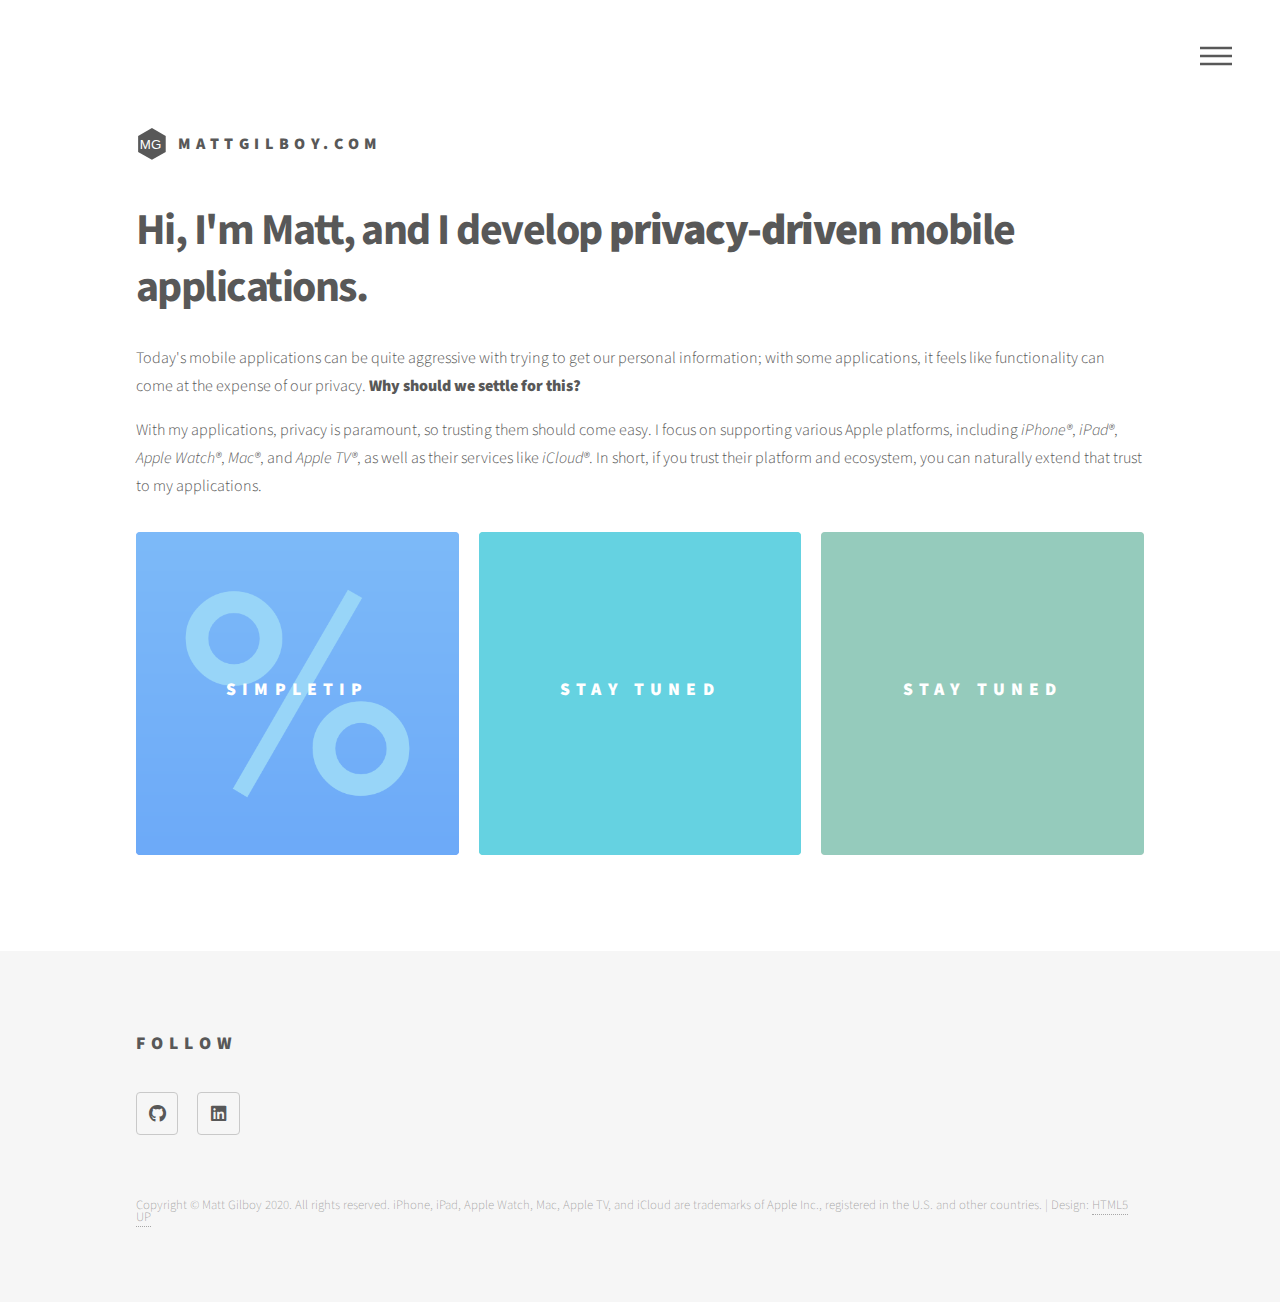
==== index.html @ b323d112 "Personalizing the app page for my first app: SimpleTip" ====
<!DOCTYPE HTML>
<!--
	Phantom by HTML5 UP
	html5up.net | @ajlkn
	Free for personal and commercial use under the CCA 3.0 license (html5up.net/license)
-->
<html>
	<head>
		<title>Matt Gilboy</title>
		<meta charset="utf-8" />
		<meta name="viewport" content="width=device-width, initial-scale=1, user-scalable=no" />
		<link rel="stylesheet" href="assets/css/main.css" />
		<noscript><link rel="stylesheet" href="assets/css/noscript.css" /></noscript>
	</head>
	<body class="is-preload">
		<!-- Wrapper -->
			<div id="wrapper">

				<!-- Header -->
					<header id="header">
						<div class="inner">

							<!-- Logo -->
								<a href="../index.html" class="logo">
									<span class="symbol"><img src="images/logo.svg" alt="" /></span><span class="title">mattgilboy.com</span>
								</a>

							<!-- Nav -->
								<nav>
									<ul>
										<li><a href="#menu">Menu</a></li>
									</ul>
								</nav>

						</div>
					</header>

				<!-- Menu -->
					<nav id="menu">
						<h2>Menu</h2>
						<ul>
							<li><a href="index.html">Home</a></li>
							<li><a href="SimpleTip">SimpleTip</a></li>
						</ul>
					</nav>

				<!-- Main -->
					<div id="main">
						<div class="inner">
							<header>
                                <h1>Hi, I'm Matt, and I develop <b>privacy-driven</b> mobile applications.</h1>
                                <p>Today's mobile applications can be quite aggressive with trying to get our personal information; with some applications, it feels like functionality can come at the expense of our privacy. <b>Why should we settle for this?</b></p>
                                <p>With my applications, privacy is paramount, so trusting them should come easy. I focus on supporting various Apple platforms, including <i>iPhone&reg;</i>, <i>iPad&reg;</i>, <i>Apple Watch&reg;</i>, <i>Mac&reg;</i>, and <i>Apple TV&reg;</i>, as well as their services like <i>iCloud&reg;</i>. In short, if you trust their platform and ecosystem, you can naturally extend that trust to my applications.</p>
							</header>
							<section class="tiles">
								<article class="style2">
									<span class="image">
										<img src="images/simpletip/icon.png" alt="" />
									</span>
									<a href="simpletip">
										<h2>SimpleTip</h2>
										<div class="content">
											<p>Applications in development!</p>
										</div>
									</a>
								</article>
								<article class="style2">
									<span class="image">
										<img src="images/icon1.png" alt="" />
									</span>
									<a href="#">
										<h2>Stay Tuned</h2>
										<div class="content">
											<p>Applications in development!</p>
										</div>
									</a>
								</article>
								<article class="style3">
									<span class="image">
										<img src="images/icon2.png" alt="" />
									</span>
									<a href="#">
										<h2>Stay Tuned</h2>
										<div class="content">
											<p>Applications in development!</p>
										</div>
									</a>
								</article>
							</section>
						</div>
					</div>

				<!-- Footer -->
					<footer id="footer">
						<div class="inner">
                            <!--
							<section>
								<h2>Get in touch</h2>
								<form method="post" action="#">
									<div class="fields">
										<div class="field half">
											<input type="text" name="name" id="name" placeholder="Name" />
										</div>
										<div class="field half">
											<input type="email" name="email" id="email" placeholder="Email" />
										</div>
										<div class="field">
											<textarea name="message" id="message" placeholder="Message"></textarea>
										</div>
									</div>
									<ul class="actions">
										<li><input type="submit" value="Send" class="primary" /></li>
									</ul>
								</form>
							</section>
                            -->
							<section>
								<h2>Follow</h2>
								<ul class="icons">
                                    <li><a href="https://github.com/mattgilboy" class="icon brands style2 fa-github"><span class="label">GitHub</span></a></li>
                                    <li><a href="https://www.linkedin.com/in/mattgilboy/" class="icon brands style2 fa-linkedin"><span class="label">LinkedIn</span></a></li>
								</ul>
							</section>

							<ul class="copyright">
								<li>Copyright &copy; Matt Gilboy 2020. All rights reserved. iPhone, iPad, Apple Watch, Mac, Apple TV, and iCloud are trademarks of Apple Inc., registered in the U.S. and other countries. | Design: <a href="http://html5up.net">HTML5 UP</a></li>
							</ul>
						</div>
					</footer>

			</div>

		<!-- Scripts -->
			<script src="assets/js/jquery.min.js"></script>
			<script src="assets/js/browser.min.js"></script>
			<script src="assets/js/breakpoints.min.js"></script>
			<script src="assets/js/util.js"></script>
			<script src="assets/js/main.js"></script>

	</body>
</html>
---- assets/css/main.css ----
@import url(fontawesome-all.min.css);
@import url("https://fonts.googleapis.com/css?family=Source+Sans+Pro:300,700,900");

/*
	Phantom by HTML5 UP
	html5up.net | @ajlkn
	Free for personal and commercial use under the CCA 3.0 license (html5up.net/license)
*/

html, body, div, span, applet, object,
iframe, h1, h2, h3, h4, h5, h6, p, blockquote,
pre, a, abbr, acronym, address, big, cite,
code, del, dfn, em, img, ins, kbd, q, s, samp,
small, strike, strong, sub, sup, tt, var, b,
u, i, center, dl, dt, dd, ol, ul, li, fieldset,
form, label, legend, table, caption, tbody,
tfoot, thead, tr, th, td, article, aside,
canvas, details, embed, figure, figcaption,
footer, header, hgroup, menu, nav, output, ruby,
section, summary, time, mark, audio, video {
	margin: 0;
	padding: 0;
	border: 0;
	font-size: 100%;
	font: inherit;
	vertical-align: baseline;}

article, aside, details, figcaption, figure,
footer, header, hgroup, menu, nav, section {
	display: block;}

body {
	line-height: 1;
}

ol, ul {
	list-style: none;
}

blockquote, q {
	quotes: none;
}

	blockquote:before, blockquote:after, q:before, q:after {
		content: '';
		content: none;
	}

table {
	border-collapse: collapse;
	border-spacing: 0;
}

body {
	-webkit-text-size-adjust: none;
}

mark {
	background-color: transparent;
	color: inherit;
}

input::-moz-focus-inner {
	border: 0;
	padding: 0;
}

input, select, textarea {
	-moz-appearance: none;
	-webkit-appearance: none;
	-ms-appearance: none;
	appearance: none;
}

/* Basic */

	@-ms-viewport {
		width: device-width;
	}

	body {
		-ms-overflow-style: scrollbar;
	}

	@media screen and (max-width: 480px) {

		html, body {
			min-width: 320px;
		}

	}

	html {
		box-sizing: border-box;
	}

	*, *:before, *:after {
		box-sizing: inherit;
	}

	body {
		background: #ffffff;
	}

		body.is-preload *, body.is-preload *:before, body.is-preload *:after {
			-moz-animation: none !important;
			-webkit-animation: none !important;
			-ms-animation: none !important;
			animation: none !important;
			-moz-transition: none !important;
			-webkit-transition: none !important;
			-ms-transition: none !important;
			transition: none !important;
		}

/* Type */

	body, input, select, textarea {
		color: #585858;
		font-family: "Source Sans Pro", Helvetica, sans-serif;
		font-size: 16pt;
		font-weight: 300;
		line-height: 1.75;
	}

		@media screen and (max-width: 1680px) {

			body, input, select, textarea {
				font-size: 14pt;
			}

		}

		@media screen and (max-width: 1280px) {

			body, input, select, textarea {
				font-size: 12pt;
			}

		}

	a {
		-moz-transition: border-bottom-color 0.2s ease, color 0.2s ease;
		-webkit-transition: border-bottom-color 0.2s ease, color 0.2s ease;
		-ms-transition: border-bottom-color 0.2s ease, color 0.2s ease;
		transition: border-bottom-color 0.2s ease, color 0.2s ease;
		text-decoration: none;
		color: #585858;
		border-bottom: dotted 1px rgba(88, 88, 88, 0.5);
	}

		a:hover {
			border-bottom-color: transparent;
			color: #f2849e !important;
		}

	strong, b {
		font-weight: 900;
	}

	em, i {
		font-style: italic;
	}

	p {
		margin: 0 0 2em 0;
	}

	h1 {
		font-size: 2.75em;
		font-weight: 700;
		line-height: 1.3;
		margin: 0 0 1em 0;
		letter-spacing: -0.035em;
	}

		h1 a {
			color: inherit;
		}

		@media screen and (max-width: 736px) {

			h1 {
				font-size: 2em;
				margin: 0 0 1em 0;
			}

		}

		@media screen and (max-width: 360px) {

			h1 {
				font-size: 1.75em;
			}

		}

	h2, h3, h4, h5, h6 {
		font-weight: 900;
		line-height: 1.5;
		margin: 0 0 2em 0;
		text-transform: uppercase;
		letter-spacing: 0.35em;
	}

		h2 a, h3 a, h4 a, h5 a, h6 a {
			color: inherit;
		}

	h2 {
		font-size: 1.1em;
	}

	h3 {
		font-size: 1em;
	}

	h4 {
		font-size: 0.8em;
	}

	h5 {
		font-size: 0.8em;
	}

	h6 {
		font-size: 0.8em;
	}

	@media screen and (max-width: 980px) {

		h1 br, h2 br, h3 br, h4 br, h5 br, h6 br {
			display: none;
		}

	}

	@media screen and (max-width: 736px) {

		h2 {
			font-size: 1em;
		}

		h3 {
			font-size: 0.8em;
		}

	}

	sub {
		font-size: 0.8em;
		position: relative;
		top: 0.5em;
	}

	sup {
		font-size: 0.8em;
		position: relative;
		top: -0.5em;
	}

	blockquote {
		border-left: solid 4px #c9c9c9;
		font-style: italic;
		margin: 0 0 2em 0;
		padding: 0.5em 0 0.5em 2em;
	}

	code {
		background: rgba(144, 144, 144, 0.075);
		border-radius: 4px;
		border: solid 1px #c9c9c9;
		font-family: "Courier New", monospace;
		font-size: 0.9em;
		margin: 0 0.25em;
		padding: 0.25em 0.65em;
	}

	pre {
		-webkit-overflow-scrolling: touch;
		font-family: "Courier New", monospace;
		font-size: 0.9em;
		margin: 0 0 2em 0;
	}

		pre code {
			display: block;
			line-height: 1.75;
			padding: 1em 1.5em;
			overflow-x: auto;
		}

	hr {
		border: 0;
		border-bottom: solid 1px #c9c9c9;
		margin: 2em 0;
	}

		hr.major {
			margin: 3em 0;
		}

	.align-left {
		text-align: left;
	}

	.align-center {
		text-align: center;
	}

	.align-right {
		text-align: right;
	}

/* Row */

	.row {
		display: flex;
		flex-wrap: wrap;
		box-sizing: border-box;
		align-items: stretch;
	}

		.row > * {
			box-sizing: border-box;
		}

		.row.gtr-uniform > * > :last-child {
			margin-bottom: 0;
		}

		.row.aln-left {
			justify-content: flex-start;
		}

		.row.aln-center {
			justify-content: center;
		}

		.row.aln-right {
			justify-content: flex-end;
		}

		.row.aln-top {
			align-items: flex-start;
		}

		.row.aln-middle {
			align-items: center;
		}

		.row.aln-bottom {
			align-items: flex-end;
		}

		.row > .imp {
			order: -1;
		}

		.row > .col-1 {
			width: 8.33333%;
		}

		.row > .off-1 {
			margin-left: 8.33333%;
		}

		.row > .col-2 {
			width: 16.66667%;
		}

		.row > .off-2 {
			margin-left: 16.66667%;
		}

		.row > .col-3 {
			width: 25%;
		}

		.row > .off-3 {
			margin-left: 25%;
		}

		.row > .col-4 {
			width: 33.33333%;
		}

		.row > .off-4 {
			margin-left: 33.33333%;
		}

		.row > .col-5 {
			width: 41.66667%;
		}

		.row > .off-5 {
			margin-left: 41.66667%;
		}

		.row > .col-6 {
			width: 50%;
		}

		.row > .off-6 {
			margin-left: 50%;
		}

		.row > .col-7 {
			width: 58.33333%;
		}

		.row > .off-7 {
			margin-left: 58.33333%;
		}

		.row > .col-8 {
			width: 66.66667%;
		}

		.row > .off-8 {
			margin-left: 66.66667%;
		}

		.row > .col-9 {
			width: 75%;
		}

		.row > .off-9 {
			margin-left: 75%;
		}

		.row > .col-10 {
			width: 83.33333%;
		}

		.row > .off-10 {
			margin-left: 83.33333%;
		}

		.row > .col-11 {
			width: 91.66667%;
		}

		.row > .off-11 {
			margin-left: 91.66667%;
		}

		.row > .col-12 {
			width: 100%;
		}

		.row > .off-12 {
			margin-left: 100%;
		}

		.row.gtr-0 {
			margin-top: 0;
			margin-left: 0em;
		}

			.row.gtr-0 > * {
				padding: 0 0 0 0em;
			}

			.row.gtr-0.gtr-uniform {
				margin-top: 0em;
			}

				.row.gtr-0.gtr-uniform > * {
					padding-top: 0em;
				}

		.row.gtr-25 {
			margin-top: 0;
			margin-left: -0.5em;
		}

			.row.gtr-25 > * {
				padding: 0 0 0 0.5em;
			}

			.row.gtr-25.gtr-uniform {
				margin-top: -0.5em;
			}

				.row.gtr-25.gtr-uniform > * {
					padding-top: 0.5em;
				}

		.row.gtr-50 {
			margin-top: 0;
			margin-left: -1em;
		}

			.row.gtr-50 > * {
				padding: 0 0 0 1em;
			}

			.row.gtr-50.gtr-uniform {
				margin-top: -1em;
			}

				.row.gtr-50.gtr-uniform > * {
					padding-top: 1em;
				}

		.row {
			margin-top: 0;
			margin-left: -2em;
		}

			.row > * {
				padding: 0 0 0 2em;
			}

			.row.gtr-uniform {
				margin-top: -2em;
			}

				.row.gtr-uniform > * {
					padding-top: 2em;
				}

		.row.gtr-150 {
			margin-top: 0;
			margin-left: -3em;
		}

			.row.gtr-150 > * {
				padding: 0 0 0 3em;
			}

			.row.gtr-150.gtr-uniform {
				margin-top: -3em;
			}

				.row.gtr-150.gtr-uniform > * {
					padding-top: 3em;
				}

		.row.gtr-200 {
			margin-top: 0;
			margin-left: -4em;
		}

			.row.gtr-200 > * {
				padding: 0 0 0 4em;
			}

			.row.gtr-200.gtr-uniform {
				margin-top: -4em;
			}

				.row.gtr-200.gtr-uniform > * {
					padding-top: 4em;
				}

		@media screen and (max-width: 1680px) {

			.row {
				display: flex;
				flex-wrap: wrap;
				box-sizing: border-box;
				align-items: stretch;
			}

				.row > * {
					box-sizing: border-box;
				}

				.row.gtr-uniform > * > :last-child {
					margin-bottom: 0;
				}

				.row.aln-left {
					justify-content: flex-start;
				}

				.row.aln-center {
					justify-content: center;
				}

				.row.aln-right {
					justify-content: flex-end;
				}

				.row.aln-top {
					align-items: flex-start;
				}

				.row.aln-middle {
					align-items: center;
				}

				.row.aln-bottom {
					align-items: flex-end;
				}

				.row > .imp-xlarge {
					order: -1;
				}

				.row > .col-1-xlarge {
					width: 8.33333%;
				}

				.row > .off-1-xlarge {
					margin-left: 8.33333%;
				}

				.row > .col-2-xlarge {
					width: 16.66667%;
				}

				.row > .off-2-xlarge {
					margin-left: 16.66667%;
				}

				.row > .col-3-xlarge {
					width: 25%;
				}

				.row > .off-3-xlarge {
					margin-left: 25%;
				}

				.row > .col-4-xlarge {
					width: 33.33333%;
				}

				.row > .off-4-xlarge {
					margin-left: 33.33333%;
				}

				.row > .col-5-xlarge {
					width: 41.66667%;
				}

				.row > .off-5-xlarge {
					margin-left: 41.66667%;
				}

				.row > .col-6-xlarge {
					width: 50%;
				}

				.row > .off-6-xlarge {
					margin-left: 50%;
				}

				.row > .col-7-xlarge {
					width: 58.33333%;
				}

				.row > .off-7-xlarge {
					margin-left: 58.33333%;
				}

				.row > .col-8-xlarge {
					width: 66.66667%;
				}

				.row > .off-8-xlarge {
					margin-left: 66.66667%;
				}

				.row > .col-9-xlarge {
					width: 75%;
				}

				.row > .off-9-xlarge {
					margin-left: 75%;
				}

				.row > .col-10-xlarge {
					width: 83.33333%;
				}

				.row > .off-10-xlarge {
					margin-left: 83.33333%;
				}

				.row > .col-11-xlarge {
					width: 91.66667%;
				}

				.row > .off-11-xlarge {
					margin-left: 91.66667%;
				}

				.row > .col-12-xlarge {
					width: 100%;
				}

				.row > .off-12-xlarge {
					margin-left: 100%;
				}

				.row.gtr-0 {
					margin-top: 0;
					margin-left: 0em;
				}

					.row.gtr-0 > * {
						padding: 0 0 0 0em;
					}

					.row.gtr-0.gtr-uniform {
						margin-top: 0em;
					}

						.row.gtr-0.gtr-uniform > * {
							padding-top: 0em;
						}

				.row.gtr-25 {
					margin-top: 0;
					margin-left: -0.5em;
				}

					.row.gtr-25 > * {
						padding: 0 0 0 0.5em;
					}

					.row.gtr-25.gtr-uniform {
						margin-top: -0.5em;
					}

						.row.gtr-25.gtr-uniform > * {
							padding-top: 0.5em;
						}

				.row.gtr-50 {
					margin-top: 0;
					margin-left: -1em;
				}

					.row.gtr-50 > * {
						padding: 0 0 0 1em;
					}

					.row.gtr-50.gtr-uniform {
						margin-top: -1em;
					}

						.row.gtr-50.gtr-uniform > * {
							padding-top: 1em;
						}

				.row {
					margin-top: 0;
					margin-left: -2em;
				}

					.row > * {
						padding: 0 0 0 2em;
					}

					.row.gtr-uniform {
						margin-top: -2em;
					}

						.row.gtr-uniform > * {
							padding-top: 2em;
						}

				.row.gtr-150 {
					margin-top: 0;
					margin-left: -3em;
				}

					.row.gtr-150 > * {
						padding: 0 0 0 3em;
					}

					.row.gtr-150.gtr-uniform {
						margin-top: -3em;
					}

						.row.gtr-150.gtr-uniform > * {
							padding-top: 3em;
						}

				.row.gtr-200 {
					margin-top: 0;
					margin-left: -4em;
				}

					.row.gtr-200 > * {
						padding: 0 0 0 4em;
					}

					.row.gtr-200.gtr-uniform {
						margin-top: -4em;
					}

						.row.gtr-200.gtr-uniform > * {
							padding-top: 4em;
						}

		}

		@media screen and (max-width: 1280px) {

			.row {
				display: flex;
				flex-wrap: wrap;
				box-sizing: border-box;
				align-items: stretch;
			}

				.row > * {
					box-sizing: border-box;
				}

				.row.gtr-uniform > * > :last-child {
					margin-bottom: 0;
				}

				.row.aln-left {
					justify-content: flex-start;
				}

				.row.aln-center {
					justify-content: center;
				}

				.row.aln-right {
					justify-content: flex-end;
				}

				.row.aln-top {
					align-items: flex-start;
				}

				.row.aln-middle {
					align-items: center;
				}

				.row.aln-bottom {
					align-items: flex-end;
				}

				.row > .imp-large {
					order: -1;
				}

				.row > .col-1-large {
					width: 8.33333%;
				}

				.row > .off-1-large {
					margin-left: 8.33333%;
				}

				.row > .col-2-large {
					width: 16.66667%;
				}

				.row > .off-2-large {
					margin-left: 16.66667%;
				}

				.row > .col-3-large {
					width: 25%;
				}

				.row > .off-3-large {
					margin-left: 25%;
				}

				.row > .col-4-large {
					width: 33.33333%;
				}

				.row > .off-4-large {
					margin-left: 33.33333%;
				}

				.row > .col-5-large {
					width: 41.66667%;
				}

				.row > .off-5-large {
					margin-left: 41.66667%;
				}

				.row > .col-6-large {
					width: 50%;
				}

				.row > .off-6-large {
					margin-left: 50%;
				}

				.row > .col-7-large {
					width: 58.33333%;
				}

				.row > .off-7-large {
					margin-left: 58.33333%;
				}

				.row > .col-8-large {
					width: 66.66667%;
				}

				.row > .off-8-large {
					margin-left: 66.66667%;
				}

				.row > .col-9-large {
					width: 75%;
				}

				.row > .off-9-large {
					margin-left: 75%;
				}

				.row > .col-10-large {
					width: 83.33333%;
				}

				.row > .off-10-large {
					margin-left: 83.33333%;
				}

				.row > .col-11-large {
					width: 91.66667%;
				}

				.row > .off-11-large {
					margin-left: 91.66667%;
				}

				.row > .col-12-large {
					width: 100%;
				}

				.row > .off-12-large {
					margin-left: 100%;
				}

				.row.gtr-0 {
					margin-top: 0;
					margin-left: 0em;
				}

					.row.gtr-0 > * {
						padding: 0 0 0 0em;
					}

					.row.gtr-0.gtr-uniform {
						margin-top: 0em;
					}

						.row.gtr-0.gtr-uniform > * {
							padding-top: 0em;
						}

				.row.gtr-25 {
					margin-top: 0;
					margin-left: -0.5em;
				}

					.row.gtr-25 > * {
						padding: 0 0 0 0.5em;
					}

					.row.gtr-25.gtr-uniform {
						margin-top: -0.5em;
					}

						.row.gtr-25.gtr-uniform > * {
							padding-top: 0.5em;
						}

				.row.gtr-50 {
					margin-top: 0;
					margin-left: -1em;
				}

					.row.gtr-50 > * {
						padding: 0 0 0 1em;
					}

					.row.gtr-50.gtr-uniform {
						margin-top: -1em;
					}

						.row.gtr-50.gtr-uniform > * {
							padding-top: 1em;
						}

				.row {
					margin-top: 0;
					margin-left: -2em;
				}

					.row > * {
						padding: 0 0 0 2em;
					}

					.row.gtr-uniform {
						margin-top: -2em;
					}

						.row.gtr-uniform > * {
							padding-top: 2em;
						}

				.row.gtr-150 {
					margin-top: 0;
					margin-left: -3em;
				}

					.row.gtr-150 > * {
						padding: 0 0 0 3em;
					}

					.row.gtr-150.gtr-uniform {
						margin-top: -3em;
					}

						.row.gtr-150.gtr-uniform > * {
							padding-top: 3em;
						}

				.row.gtr-200 {
					margin-top: 0;
					margin-left: -4em;
				}

					.row.gtr-200 > * {
						padding: 0 0 0 4em;
					}

					.row.gtr-200.gtr-uniform {
						margin-top: -4em;
					}

						.row.gtr-200.gtr-uniform > * {
							padding-top: 4em;
						}

		}

		@media screen and (max-width: 980px) {

			.row {
				display: flex;
				flex-wrap: wrap;
				box-sizing: border-box;
				align-items: stretch;
			}

				.row > * {
					box-sizing: border-box;
				}

				.row.gtr-uniform > * > :last-child {
					margin-bottom: 0;
				}

				.row.aln-left {
					justify-content: flex-start;
				}

				.row.aln-center {
					justify-content: center;
				}

				.row.aln-right {
					justify-content: flex-end;
				}

				.row.aln-top {
					align-items: flex-start;
				}

				.row.aln-middle {
					align-items: center;
				}

				.row.aln-bottom {
					align-items: flex-end;
				}

				.row > .imp-medium {
					order: -1;
				}

				.row > .col-1-medium {
					width: 8.33333%;
				}

				.row > .off-1-medium {
					margin-left: 8.33333%;
				}

				.row > .col-2-medium {
					width: 16.66667%;
				}

				.row > .off-2-medium {
					margin-left: 16.66667%;
				}

				.row > .col-3-medium {
					width: 25%;
				}

				.row > .off-3-medium {
					margin-left: 25%;
				}

				.row > .col-4-medium {
					width: 33.33333%;
				}

				.row > .off-4-medium {
					margin-left: 33.33333%;
				}

				.row > .col-5-medium {
					width: 41.66667%;
				}

				.row > .off-5-medium {
					margin-left: 41.66667%;
				}

				.row > .col-6-medium {
					width: 50%;
				}

				.row > .off-6-medium {
					margin-left: 50%;
				}

				.row > .col-7-medium {
					width: 58.33333%;
				}

				.row > .off-7-medium {
					margin-left: 58.33333%;
				}

				.row > .col-8-medium {
					width: 66.66667%;
				}

				.row > .off-8-medium {
					margin-left: 66.66667%;
				}

				.row > .col-9-medium {
					width: 75%;
				}

				.row > .off-9-medium {
					margin-left: 75%;
				}

				.row > .col-10-medium {
					width: 83.33333%;
				}

				.row > .off-10-medium {
					margin-left: 83.33333%;
				}

				.row > .col-11-medium {
					width: 91.66667%;
				}

				.row > .off-11-medium {
					margin-left: 91.66667%;
				}

				.row > .col-12-medium {
					width: 100%;
				}

				.row > .off-12-medium {
					margin-left: 100%;
				}

				.row.gtr-0 {
					margin-top: 0;
					margin-left: 0em;
				}

					.row.gtr-0 > * {
						padding: 0 0 0 0em;
					}

					.row.gtr-0.gtr-uniform {
						margin-top: 0em;
					}

						.row.gtr-0.gtr-uniform > * {
							padding-top: 0em;
						}

				.row.gtr-25 {
					margin-top: 0;
					margin-left: -0.375em;
				}

					.row.gtr-25 > * {
						padding: 0 0 0 0.375em;
					}

					.row.gtr-25.gtr-uniform {
						margin-top: -0.375em;
					}

						.row.gtr-25.gtr-uniform > * {
							padding-top: 0.375em;
						}

				.row.gtr-50 {
					margin-top: 0;
					margin-left: -0.75em;
				}

					.row.gtr-50 > * {
						padding: 0 0 0 0.75em;
					}

					.row.gtr-50.gtr-uniform {
						margin-top: -0.75em;
					}

						.row.gtr-50.gtr-uniform > * {
							padding-top: 0.75em;
						}

				.row {
					margin-top: 0;
					margin-left: -1.5em;
				}

					.row > * {
						padding: 0 0 0 1.5em;
					}

					.row.gtr-uniform {
						margin-top: -1.5em;
					}

						.row.gtr-uniform > * {
							padding-top: 1.5em;
						}

				.row.gtr-150 {
					margin-top: 0;
					margin-left: -2.25em;
				}

					.row.gtr-150 > * {
						padding: 0 0 0 2.25em;
					}

					.row.gtr-150.gtr-uniform {
						margin-top: -2.25em;
					}

						.row.gtr-150.gtr-uniform > * {
							padding-top: 2.25em;
						}

				.row.gtr-200 {
					margin-top: 0;
					margin-left: -3em;
				}

					.row.gtr-200 > * {
						padding: 0 0 0 3em;
					}

					.row.gtr-200.gtr-uniform {
						margin-top: -3em;
					}

						.row.gtr-200.gtr-uniform > * {
							padding-top: 3em;
						}

		}

		@media screen and (max-width: 736px) {

			.row {
				display: flex;
				flex-wrap: wrap;
				box-sizing: border-box;
				align-items: stretch;
			}

				.row > * {
					box-sizing: border-box;
				}

				.row.gtr-uniform > * > :last-child {
					margin-bottom: 0;
				}

				.row.aln-left {
					justify-content: flex-start;
				}

				.row.aln-center {
					justify-content: center;
				}

				.row.aln-right {
					justify-content: flex-end;
				}

				.row.aln-top {
					align-items: flex-start;
				}

				.row.aln-middle {
					align-items: center;
				}

				.row.aln-bottom {
					align-items: flex-end;
				}

				.row > .imp-small {
					order: -1;
				}

				.row > .col-1-small {
					width: 8.33333%;
				}

				.row > .off-1-small {
					margin-left: 8.33333%;
				}

				.row > .col-2-small {
					width: 16.66667%;
				}

				.row > .off-2-small {
					margin-left: 16.66667%;
				}

				.row > .col-3-small {
					width: 25%;
				}

				.row > .off-3-small {
					margin-left: 25%;
				}

				.row > .col-4-small {
					width: 33.33333%;
				}

				.row > .off-4-small {
					margin-left: 33.33333%;
				}

				.row > .col-5-small {
					width: 41.66667%;
				}

				.row > .off-5-small {
					margin-left: 41.66667%;
				}

				.row > .col-6-small {
					width: 50%;
				}

				.row > .off-6-small {
					margin-left: 50%;
				}

				.row > .col-7-small {
					width: 58.33333%;
				}

				.row > .off-7-small {
					margin-left: 58.33333%;
				}

				.row > .col-8-small {
					width: 66.66667%;
				}

				.row > .off-8-small {
					margin-left: 66.66667%;
				}

				.row > .col-9-small {
					width: 75%;
				}

				.row > .off-9-small {
					margin-left: 75%;
				}

				.row > .col-10-small {
					width: 83.33333%;
				}

				.row > .off-10-small {
					margin-left: 83.33333%;
				}

				.row > .col-11-small {
					width: 91.66667%;
				}

				.row > .off-11-small {
					margin-left: 91.66667%;
				}

				.row > .col-12-small {
					width: 100%;
				}

				.row > .off-12-small {
					margin-left: 100%;
				}

				.row.gtr-0 {
					margin-top: 0;
					margin-left: 0em;
				}

					.row.gtr-0 > * {
						padding: 0 0 0 0em;
					}

					.row.gtr-0.gtr-uniform {
						margin-top: 0em;
					}

						.row.gtr-0.gtr-uniform > * {
							padding-top: 0em;
						}

				.row.gtr-25 {
					margin-top: 0;
					margin-left: -0.25em;
				}

					.row.gtr-25 > * {
						padding: 0 0 0 0.25em;
					}

					.row.gtr-25.gtr-uniform {
						margin-top: -0.25em;
					}

						.row.gtr-25.gtr-uniform > * {
							padding-top: 0.25em;
						}

				.row.gtr-50 {
					margin-top: 0;
					margin-left: -0.5em;
				}

					.row.gtr-50 > * {
						padding: 0 0 0 0.5em;
					}

					.row.gtr-50.gtr-uniform {
						margin-top: -0.5em;
					}

						.row.gtr-50.gtr-uniform > * {
							padding-top: 0.5em;
						}

				.row {
					margin-top: 0;
					margin-left: -1em;
				}

					.row > * {
						padding: 0 0 0 1em;
					}

					.row.gtr-uniform {
						margin-top: -1em;
					}

						.row.gtr-uniform > * {
							padding-top: 1em;
						}

				.row.gtr-150 {
					margin-top: 0;
					margin-left: -1.5em;
				}

					.row.gtr-150 > * {
						padding: 0 0 0 1.5em;
					}

					.row.gtr-150.gtr-uniform {
						margin-top: -1.5em;
					}

						.row.gtr-150.gtr-uniform > * {
							padding-top: 1.5em;
						}

				.row.gtr-200 {
					margin-top: 0;
					margin-left: -2em;
				}

					.row.gtr-200 > * {
						padding: 0 0 0 2em;
					}

					.row.gtr-200.gtr-uniform {
						margin-top: -2em;
					}

						.row.gtr-200.gtr-uniform > * {
							padding-top: 2em;
						}

		}

		@media screen and (max-width: 480px) {

			.row {
				display: flex;
				flex-wrap: wrap;
				box-sizing: border-box;
				align-items: stretch;
			}

				.row > * {
					box-sizing: border-box;
				}

				.row.gtr-uniform > * > :last-child {
					margin-bottom: 0;
				}

				.row.aln-left {
					justify-content: flex-start;
				}

				.row.aln-center {
					justify-content: center;
				}

				.row.aln-right {
					justify-content: flex-end;
				}

				.row.aln-top {
					align-items: flex-start;
				}

				.row.aln-middle {
					align-items: center;
				}

				.row.aln-bottom {
					align-items: flex-end;
				}

				.row > .imp-xsmall {
					order: -1;
				}

				.row > .col-1-xsmall {
					width: 8.33333%;
				}

				.row > .off-1-xsmall {
					margin-left: 8.33333%;
				}

				.row > .col-2-xsmall {
					width: 16.66667%;
				}

				.row > .off-2-xsmall {
					margin-left: 16.66667%;
				}

				.row > .col-3-xsmall {
					width: 25%;
				}

				.row > .off-3-xsmall {
					margin-left: 25%;
				}

				.row > .col-4-xsmall {
					width: 33.33333%;
				}

				.row > .off-4-xsmall {
					margin-left: 33.33333%;
				}

				.row > .col-5-xsmall {
					width: 41.66667%;
				}

				.row > .off-5-xsmall {
					margin-left: 41.66667%;
				}

				.row > .col-6-xsmall {
					width: 50%;
				}

				.row > .off-6-xsmall {
					margin-left: 50%;
				}

				.row > .col-7-xsmall {
					width: 58.33333%;
				}

				.row > .off-7-xsmall {
					margin-left: 58.33333%;
				}

				.row > .col-8-xsmall {
					width: 66.66667%;
				}

				.row > .off-8-xsmall {
					margin-left: 66.66667%;
				}

				.row > .col-9-xsmall {
					width: 75%;
				}

				.row > .off-9-xsmall {
					margin-left: 75%;
				}

				.row > .col-10-xsmall {
					width: 83.33333%;
				}

				.row > .off-10-xsmall {
					margin-left: 83.33333%;
				}

				.row > .col-11-xsmall {
					width: 91.66667%;
				}

				.row > .off-11-xsmall {
					margin-left: 91.66667%;
				}

				.row > .col-12-xsmall {
					width: 100%;
				}

				.row > .off-12-xsmall {
					margin-left: 100%;
				}

				.row.gtr-0 {
					margin-top: 0;
					margin-left: 0em;
				}

					.row.gtr-0 > * {
						padding: 0 0 0 0em;
					}

					.row.gtr-0.gtr-uniform {
						margin-top: 0em;
					}

						.row.gtr-0.gtr-uniform > * {
							padding-top: 0em;
						}

				.row.gtr-25 {
					margin-top: 0;
					margin-left: -0.25em;
				}

					.row.gtr-25 > * {
						padding: 0 0 0 0.25em;
					}

					.row.gtr-25.gtr-uniform {
						margin-top: -0.25em;
					}

						.row.gtr-25.gtr-uniform > * {
							padding-top: 0.25em;
						}

				.row.gtr-50 {
					margin-top: 0;
					margin-left: -0.5em;
				}

					.row.gtr-50 > * {
						padding: 0 0 0 0.5em;
					}

					.row.gtr-50.gtr-uniform {
						margin-top: -0.5em;
					}

						.row.gtr-50.gtr-uniform > * {
							padding-top: 0.5em;
						}

				.row {
					margin-top: 0;
					margin-left: -1em;
				}

					.row > * {
						padding: 0 0 0 1em;
					}

					.row.gtr-uniform {
						margin-top: -1em;
					}

						.row.gtr-uniform > * {
							padding-top: 1em;
						}

				.row.gtr-150 {
					margin-top: 0;
					margin-left: -1.5em;
				}

					.row.gtr-150 > * {
						padding: 0 0 0 1.5em;
					}

					.row.gtr-150.gtr-uniform {
						margin-top: -1.5em;
					}

						.row.gtr-150.gtr-uniform > * {
							padding-top: 1.5em;
						}

				.row.gtr-200 {
					margin-top: 0;
					margin-left: -2em;
				}

					.row.gtr-200 > * {
						padding: 0 0 0 2em;
					}

					.row.gtr-200.gtr-uniform {
						margin-top: -2em;
					}

						.row.gtr-200.gtr-uniform > * {
							padding-top: 2em;
						}

		}

/* Section/Article */

	section.special, article.special {
		text-align: center;
	}

	header p {
		margin-top: -1em;
	}

	@media screen and (max-width: 736px) {

		header p {
			margin-top: 0;
		}

	}

/* Icon */

	.icon {
		text-decoration: none;
		border-bottom: none;
		position: relative;
	}

		.icon:before {
			-moz-osx-font-smoothing: grayscale;
			-webkit-font-smoothing: antialiased;
			display: inline-block;
			font-style: normal;
			font-variant: normal;
			text-rendering: auto;
			line-height: 1;
			text-transform: none !important;
			font-family: 'Font Awesome 5 Free';
			font-weight: 400;
		}

		.icon > .label {
			display: none;
		}

		.icon:before {
			line-height: inherit;
		}

		.icon.solid:before {
			font-weight: 900;
		}

		.icon.brands:before {
			font-family: 'Font Awesome 5 Brands';
		}

		.icon.style2 {
			-moz-transition: background-color 0.2s ease-in-out, color 0.2s ease-in-out, border-color 0.2s ease-in-out;
			-webkit-transition: background-color 0.2s ease-in-out, color 0.2s ease-in-out, border-color 0.2s ease-in-out;
			-ms-transition: background-color 0.2s ease-in-out, color 0.2s ease-in-out, border-color 0.2s ease-in-out;
			transition: background-color 0.2s ease-in-out, color 0.2s ease-in-out, border-color 0.2s ease-in-out;
			background-color: transparent;
			border: solid 1px #c9c9c9;
			border-radius: 4px;
			width: 2.65em;
			height: 2.65em;
			display: inline-block;
			text-align: center;
			line-height: 2.65em;
			color: inherit;
		}

			.icon.style2:before {
				font-size: 1.1em;
			}

			.icon.style2:hover {
				color: #f2849e;
				border-color: #f2849e;
			}

			.icon.style2:active {
				background-color: rgba(242, 132, 158, 0.1);
			}

        .icon.platform {
            width: 2.0em;
            height: 2.0em;
            
            text-align: center;
            font-size: 2.2em;
            font-weight: 700;
            line-height: 1.3;
            margin: 0 0 0 0;
            letter-spacing: -0.035em;
        }

            .icon.platform.unsupported {
                color: rgba(0, 0, 0, 0.2)
            }

/* List */

	ol {
		list-style: decimal;
		margin: 0 0 2em 0;
		padding-left: 1.25em;
	}

		ol li {
			padding-left: 0.25em;
		}

	ul {
		list-style: disc;
		margin: 0 0 2em 0;
		padding-left: 1em;
	}

		ul li {
			padding-left: 0.5em;
		}

		ul.alt {
			list-style: none;
			padding-left: 0;
		}

			ul.alt li {
				border-top: solid 1px #c9c9c9;
				padding: 0.5em 0;
			}

				ul.alt li:first-child {
					border-top: 0;
					padding-top: 0;
				}

	dl {
		margin: 0 0 2em 0;
	}

		dl dt {
			display: block;
			font-weight: 900;
			margin: 0 0 1em 0;
		}

		dl dd {
			margin-left: 2em;
		}

/* Actions */

	ul.actions {
		display: -moz-flex;
		display: -webkit-flex;
		display: -ms-flex;
		display: flex;
		cursor: default;
		list-style: none;
		margin-left: -1em;
		padding-left: 0;
	}

		ul.actions li {
			padding: 0 0 0 1em;
			vertical-align: middle;
		}

		ul.actions.special {
			-moz-justify-content: center;
			-webkit-justify-content: center;
			-ms-justify-content: center;
			justify-content: center;
			width: 100%;
			margin-left: 0;
		}

			ul.actions.special li:first-child {
				padding-left: 0;
			}

		ul.actions.stacked {
			-moz-flex-direction: column;
			-webkit-flex-direction: column;
			-ms-flex-direction: column;
			flex-direction: column;
			margin-left: 0;
		}

			ul.actions.stacked li {
				padding: 1.3em 0 0 0;
			}

				ul.actions.stacked li:first-child {
					padding-top: 0;
				}

		ul.actions.fit {
			width: calc(100% + 1em);
		}

			ul.actions.fit li {
				-moz-flex-grow: 1;
				-webkit-flex-grow: 1;
				-ms-flex-grow: 1;
				flex-grow: 1;
				-moz-flex-shrink: 1;
				-webkit-flex-shrink: 1;
				-ms-flex-shrink: 1;
				flex-shrink: 1;
				width: 100%;
			}

				ul.actions.fit li > * {
					width: 100%;
				}

			ul.actions.fit.stacked {
				width: 100%;
			}

		@media screen and (max-width: 480px) {

			ul.actions:not(.fixed) {
				-moz-flex-direction: column;
				-webkit-flex-direction: column;
				-ms-flex-direction: column;
				flex-direction: column;
				margin-left: 0;
				width: 100% !important;
			}

				ul.actions:not(.fixed) li {
					-moz-flex-grow: 1;
					-webkit-flex-grow: 1;
					-ms-flex-grow: 1;
					flex-grow: 1;
					-moz-flex-shrink: 1;
					-webkit-flex-shrink: 1;
					-ms-flex-shrink: 1;
					flex-shrink: 1;
					padding: 1em 0 0 0;
					text-align: center;
					width: 100%;
				}

					ul.actions:not(.fixed) li > * {
						width: 100%;
					}

					ul.actions:not(.fixed) li:first-child {
						padding-top: 0;
					}

					ul.actions:not(.fixed) li input[type="submit"],
					ul.actions:not(.fixed) li input[type="reset"],
					ul.actions:not(.fixed) li input[type="button"],
					ul.actions:not(.fixed) li button,
					ul.actions:not(.fixed) li .button {
						width: 100%;
					}

						ul.actions:not(.fixed) li input[type="submit"].icon:before,
						ul.actions:not(.fixed) li input[type="reset"].icon:before,
						ul.actions:not(.fixed) li input[type="button"].icon:before,
						ul.actions:not(.fixed) li button.icon:before,
						ul.actions:not(.fixed) li .button.icon:before {
							margin-left: -0.5rem;
						}

		}

/* Icons */

	ul.icons {
		cursor: default;
		list-style: none;
		padding-left: 0;
		margin: -1em 0 2em -1em;
	}

		ul.icons li {
			display: inline-block;
			padding: 1em 0 0 1em;
		}

/* Form */

	form {
		margin: 0 0 2em 0;
		overflow-x: hidden;
	}

		form > :last-child {
			margin-bottom: 0;
		}

		form > .fields {
			display: -moz-flex;
			display: -webkit-flex;
			display: -ms-flex;
			display: flex;
			-moz-flex-wrap: wrap;
			-webkit-flex-wrap: wrap;
			-ms-flex-wrap: wrap;
			flex-wrap: wrap;
			width: calc(100% + 3em);
			margin: -1.5em 0 2em -1.5em;
		}

			form > .fields > .field {
				-moz-flex-grow: 0;
				-webkit-flex-grow: 0;
				-ms-flex-grow: 0;
				flex-grow: 0;
				-moz-flex-shrink: 0;
				-webkit-flex-shrink: 0;
				-ms-flex-shrink: 0;
				flex-shrink: 0;
				padding: 1.5em 0 0 1.5em;
				width: calc(100% - 1.5em);
			}

				form > .fields > .field.half {
					width: calc(50% - 0.75em);
				}

				form > .fields > .field.third {
					width: calc(100%/3 - 0.5em);
				}

				form > .fields > .field.quarter {
					width: calc(25% - 0.375em);
				}

		@media screen and (max-width: 480px) {

			form > .fields {
				width: calc(100% + 3em);
				margin: -1.5em 0 2em -1.5em;
			}

				form > .fields > .field {
					padding: 1.5em 0 0 1.5em;
					width: calc(100% - 1.5em);
				}

					form > .fields > .field.half {
						width: calc(100% - 1.5em);
					}

					form > .fields > .field.third {
						width: calc(100% - 1.5em);
					}

					form > .fields > .field.quarter {
						width: calc(100% - 1.5em);
					}

		}

	label {
		display: block;
		font-size: 0.9em;
		font-weight: 900;
		margin: 0 0 1em 0;
	}

	input[type="text"],
	input[type="password"],
	input[type="email"],
	input[type="tel"],
	select,
	textarea {
		-moz-appearance: none;
		-webkit-appearance: none;
		-ms-appearance: none;
		appearance: none;
		background-color: transparent;
		border: none;
		border-radius: 0;
		border-bottom: solid 1px #c9c9c9;
		color: inherit;
		display: block;
		outline: 0;
		padding: 0;
		text-decoration: none;
		width: 100%;
	}

		input[type="text"]:invalid,
		input[type="password"]:invalid,
		input[type="email"]:invalid,
		input[type="tel"]:invalid,
		select:invalid,
		textarea:invalid {
			box-shadow: none;
		}

		input[type="text"]:focus,
		input[type="password"]:focus,
		input[type="email"]:focus,
		input[type="tel"]:focus,
		select:focus,
		textarea:focus {
			border-bottom-color: #f2849e;
			box-shadow: inset 0 -1px 0 0 #f2849e;
		}

	select {
		background-image: url("data:image/svg+xml;charset=utf8,%3Csvg xmlns='http://www.w3.org/2000/svg' width='40' height='40' preserveAspectRatio='none' viewBox='0 0 40 40'%3E%3Cpath d='M9.4,12.3l10.4,10.4l10.4-10.4c0.2-0.2,0.5-0.4,0.9-0.4c0.3,0,0.6,0.1,0.9,0.4l3.3,3.3c0.2,0.2,0.4,0.5,0.4,0.9 c0,0.4-0.1,0.6-0.4,0.9L20.7,31.9c-0.2,0.2-0.5,0.4-0.9,0.4c-0.3,0-0.6-0.1-0.9-0.4L4.3,17.3c-0.2-0.2-0.4-0.5-0.4-0.9 c0-0.4,0.1-0.6,0.4-0.9l3.3-3.3c0.2-0.2,0.5-0.4,0.9-0.4S9.1,12.1,9.4,12.3z' fill='%23c9c9c9' /%3E%3C/svg%3E");
		background-size: 1.25rem;
		background-repeat: no-repeat;
		background-position: calc(100% - 1rem) center;
		height: 3em;
		padding-right: 3em;
		text-overflow: ellipsis;
	}

		select option {
			background: #ffffff;
		}

		select:focus::-ms-value {
			background-color: transparent;
		}

		select::-ms-expand {
			display: none;
		}

	input[type="text"],
	input[type="password"],
	input[type="email"],
	select {
		height: 3em;
	}

	textarea {
		padding: 0;
		min-height: 3.75em;
	}

	input[type="checkbox"],
	input[type="radio"] {
		-moz-appearance: none;
		-webkit-appearance: none;
		-ms-appearance: none;
		appearance: none;
		display: block;
		float: left;
		margin-right: -2em;
		opacity: 0;
		width: 1em;
		z-index: -1;
	}

		input[type="checkbox"] + label,
		input[type="radio"] + label {
			text-decoration: none;
			color: #585858;
			cursor: pointer;
			display: inline-block;
			font-size: 1em;
			font-weight: 300;
			padding-left: 2.55em;
			padding-right: 0.75em;
			position: relative;
		}

			input[type="checkbox"] + label:before,
			input[type="radio"] + label:before {
				-moz-osx-font-smoothing: grayscale;
				-webkit-font-smoothing: antialiased;
				display: inline-block;
				font-style: normal;
				font-variant: normal;
				text-rendering: auto;
				line-height: 1;
				text-transform: none !important;
				font-family: 'Font Awesome 5 Free';
				font-weight: 900;
			}

			input[type="checkbox"] + label:before,
			input[type="radio"] + label:before {
				border-radius: 4px;
				border: solid 1px #c9c9c9;
				content: '';
				display: inline-block;
				font-size: 0.8em;
				height: 2.25em;
				left: 0;
				line-height: 2.25em;
				position: absolute;
				text-align: center;
				top: 0;
				width: 2.25em;
			}

		input[type="checkbox"]:checked + label:before,
		input[type="radio"]:checked + label:before {
			background: #585858;
			border-color: #585858;
			color: #ffffff;
			content: '\f00c';
		}

		input[type="checkbox"]:focus + label:before,
		input[type="radio"]:focus + label:before {
			border-color: #f2849e;
			box-shadow: 0 0 0 1px #f2849e;
		}

	input[type="checkbox"] + label:before {
		border-radius: 4px;
	}

	input[type="radio"] + label:before {
		border-radius: 100%;
	}

/* Box */

	.box {
		border-radius: 4px;
		border: solid 1px #c9c9c9;
		margin-bottom: 2em;
		padding: 1.5em;
	}

		.box > :last-child,
		.box > :last-child > :last-child,
		.box > :last-child > :last-child > :last-child {
			margin-bottom: 0;
		}

		.box.alt {
			border: 0;
			border-radius: 0;
			padding: 0;
		}

/* Image */

	.image {
		border-radius: 4px;
		border: 0;
		display: inline-block;
		position: relative;
	}

		.image img {
			border-radius: 4px;
			display: block;
		}

		.image.left, .image.right {
			max-width: 15%;
		}

			.image.left img, .image.right img {
				width: 100%;
			}

		.image.left {
			float: left;
			padding: 0 1.5em 1em 0;
			top: 0.25em;
		}

		.image.right {
			float: right;
			padding: 0 0 1em 1.5em;
			top: 0.25em;
		}

		.image.fit {
			display: block;
			margin: 0 0 2em 0;
			width: 100%;
		}

			.image.fit img {
				width: 100%;
			}

		.image.main {
			display: block;
			margin: 0 0 2em 0;
			width: 100%;
		}

			.image.main img {
				width: 100%;
			}

			@media screen and (max-width: 736px) {

				.image.main {
					margin: 0 0 2em 0;
				}

			}

/* Table */

	.table-wrapper {
		-webkit-overflow-scrolling: touch;
		overflow-x: auto;
	}

	table {
		margin: 0 0 2em 0;
		width: 100%;
	}

		table tbody tr {
			border: solid 1px #c9c9c9;
			border-left: 0;
			border-right: 0;
		}

			table tbody tr:nth-child(2n + 1) {
				background-color: rgba(144, 144, 144, 0.075);
			}

		table td {
			padding: 0.75em 0.75em;
		}

		table th {
			font-size: 0.9em;
			font-weight: 900;
			padding: 0 0.75em 0.75em 0.75em;
			text-align: left;
		}

		table thead {
			border-bottom: solid 2px #c9c9c9;
		}

		table tfoot {
			border-top: solid 2px #c9c9c9;
		}

		table.alt {
			border-collapse: separate;
		}

			table.alt tbody tr td {
				border: solid 1px #c9c9c9;
				border-left-width: 0;
				border-top-width: 0;
			}

				table.alt tbody tr td:first-child {
					border-left-width: 1px;
				}

			table.alt tbody tr:first-child td {
				border-top-width: 1px;
			}

			table.alt thead {
				border-bottom: 0;
			}

			table.alt tfoot {
				border-top: 0;
			}

/* Button */

	input[type="submit"],
	input[type="reset"],
	input[type="button"],
	button,
	.button {
		-moz-appearance: none;
		-webkit-appearance: none;
		-ms-appearance: none;
		appearance: none;
		-moz-transition: background-color 0.2s ease-in-out, color 0.2s ease-in-out, box-shadow 0.2s ease-in-out;
		-webkit-transition: background-color 0.2s ease-in-out, color 0.2s ease-in-out, box-shadow 0.2s ease-in-out;
		-ms-transition: background-color 0.2s ease-in-out, color 0.2s ease-in-out, box-shadow 0.2s ease-in-out;
		transition: background-color 0.2s ease-in-out, color 0.2s ease-in-out, box-shadow 0.2s ease-in-out;
		background-color: transparent;
		border-radius: 4px;
		border: 0;
		box-shadow: inset 0 0 0 2px #585858;
		color: #585858 !important;
		cursor: pointer;
		display: inline-block;
		font-size: 0.8em;
		font-weight: 900;
		height: 3.5em;
		letter-spacing: 0.35em;
		line-height: 3.45em;
		overflow: hidden;
		padding: 0 1.25em 0 1.6em;
		text-align: center;
		text-decoration: none;
		text-overflow: ellipsis;
		text-transform: uppercase;
		white-space: nowrap;
	}

		input[type="submit"].icon:before,
		input[type="reset"].icon:before,
		input[type="button"].icon:before,
		button.icon:before,
		.button.icon:before {
			margin-right: 0.5em;
		}

		input[type="submit"].fit,
		input[type="reset"].fit,
		input[type="button"].fit,
		button.fit,
		.button.fit {
			width: 100%;
		}

		input[type="submit"]:hover,
		input[type="reset"]:hover,
		input[type="button"]:hover,
		button:hover,
		.button:hover {
			color: #f2849e !important;
			box-shadow: inset 0 0 0 2px #f2849e;
		}

		input[type="submit"]:active,
		input[type="reset"]:active,
		input[type="button"]:active,
		button:active,
		.button:active {
			background-color: rgba(242, 132, 158, 0.1);
		}

		input[type="submit"].small,
		input[type="reset"].small,
		input[type="button"].small,
		button.small,
		.button.small {
			font-size: 0.6em;
		}

		input[type="submit"].large,
		input[type="reset"].large,
		input[type="button"].large,
		button.large,
		.button.large {
			font-size: 1em;
		}

		input[type="submit"].primary,
		input[type="reset"].primary,
		input[type="button"].primary,
		button.primary,
		.button.primary {
			box-shadow: none;
			background-color: #585858;
			color: #ffffff !important;
		}

			input[type="submit"].primary:hover,
			input[type="reset"].primary:hover,
			input[type="button"].primary:hover,
			button.primary:hover,
			.button.primary:hover {
				background-color: #f2849e;
			}

			input[type="submit"].primary:active,
			input[type="reset"].primary:active,
			input[type="button"].primary:active,
			button.primary:active,
			.button.primary:active {
				background-color: #ee5f81;
			}

		input[type="submit"].disabled, input[type="submit"]:disabled,
		input[type="reset"].disabled,
		input[type="reset"]:disabled,
		input[type="button"].disabled,
		input[type="button"]:disabled,
		button.disabled,
		button:disabled,
		.button.disabled,
		.button:disabled {
			pointer-events: none;
			opacity: 0.25;
		}

/* Tiles */

	.tiles {
		display: -moz-flex;
		display: -webkit-flex;
		display: -ms-flex;
		display: flex;
		-moz-flex-wrap: wrap;
		-webkit-flex-wrap: wrap;
		-ms-flex-wrap: wrap;
		flex-wrap: wrap;
		postiion: relative;
		margin: -2.5em 0 0 -2.5em;
	}

		.tiles article {
			-moz-transition: -moz-transform 0.5s ease, opacity 0.5s ease;
			-webkit-transition: -webkit-transform 0.5s ease, opacity 0.5s ease;
			-ms-transition: -ms-transform 0.5s ease, opacity 0.5s ease;
			transition: transform 0.5s ease, opacity 0.5s ease;
			position: relative;
			width: calc(33.33333% - 2.5em);
			margin: 2.5em 0 0 2.5em;
		}

			.tiles article > .image {
				-moz-transition: -moz-transform 0.5s ease;
				-webkit-transition: -webkit-transform 0.5s ease;
				-ms-transition: -ms-transform 0.5s ease;
				transition: transform 0.5s ease;
				position: relative;
				display: block;
				width: 100%;
				border-radius: 4px;
				overflow: hidden;
			}

				.tiles article > .image img {
					display: block;
					width: 100%;
				}

				.tiles article > .image:before {
					pointer-events: none;
					-moz-transition: background-color 0.5s ease, opacity 0.5s ease;
					-webkit-transition: background-color 0.5s ease, opacity 0.5s ease;
					-ms-transition: background-color 0.5s ease, opacity 0.5s ease;
					transition: background-color 0.5s ease, opacity 0.5s ease;
					content: '';
					display: block;
					position: absolute;
					top: 0;
					left: 0;
					width: 100%;
					height: 100%;
					opacity: 1.0;
					z-index: 1;
					opacity: 0.8;
				}

				.tiles article > .image:after {
					pointer-events: none;
					-moz-transition: opacity 0.5s ease;
					-webkit-transition: opacity 0.5s ease;
					-ms-transition: opacity 0.5s ease;
					transition: opacity 0.5s ease;
					content: '';
					display: block;
					position: absolute;
					top: 0;
					left: 0;
					width: 100%;
					height: 100%;
/*					background-image: url("data:image/svg+xml;charset=utf8,%3Csvg xmlns='http://www.w3.org/2000/svg' width='100' height='100' viewBox='0 0 100 100' preserveAspectRatio='none'%3E%3Cstyle%3Eline %7B stroke-width: 0.25px%3B stroke: %23ffffff%3B %7D%3C/style%3E%3Cline x1='0' y1='0' x2='100' y2='100' /%3E%3Cline x1='100' y1='0' x2='0' y2='100' /%3E%3C/svg%3E");*/
					background-position: center;
					background-repeat: no-repeat;
					background-size: 100% 100%;
					opacity: 0.25;
					z-index: 2;
				}

			.tiles article > a {
				display: -moz-flex;
				display: -webkit-flex;
				display: -ms-flex;
				display: flex;
				-moz-flex-direction: column;
				-webkit-flex-direction: column;
				-ms-flex-direction: column;
				flex-direction: column;
				-moz-align-items: center;
				-webkit-align-items: center;
				-ms-align-items: center;
				align-items: center;
				-moz-justify-content: center;
				-webkit-justify-content: center;
				-ms-justify-content: center;
				justify-content: center;
				-moz-transition: background-color 0.5s ease, -moz-transform 0.5s ease;
				-webkit-transition: background-color 0.5s ease, -webkit-transform 0.5s ease;
				-ms-transition: background-color 0.5s ease, -ms-transform 0.5s ease;
				transition: background-color 0.5s ease, transform 0.5s ease;
				position: absolute;
				top: 0;
				left: 0;
				width: 100%;
				height: 100%;
				padding: 1em;
				border-radius: 4px;
				border-bottom: 0;
				color: #ffffff;
				text-align: center;
				text-decoration: none;
				z-index: 3;
			}

				.tiles article > a > :last-child {
					margin: 0;
				}

				.tiles article > a:hover {
					color: #ffffff !important;
				}

				.tiles article > a h2 {
					margin: 0;
				}

				.tiles article > a .content {
					-moz-transition: max-height 0.5s ease, opacity 0.5s ease;
					-webkit-transition: max-height 0.5s ease, opacity 0.5s ease;
					-ms-transition: max-height 0.5s ease, opacity 0.5s ease;
					transition: max-height 0.5s ease, opacity 0.5s ease;
					width: 100%;
					max-height: 0;
					line-height: 1.5;
					margin-top: 0.35em;
					opacity: 0;
				}

					.tiles article > a .content > :last-child {
						margin-bottom: 0;
					}

			.tiles article.style1 > .image:before {
				background-color: #f2849e;
			}

			.tiles article.style2 > .image:before {
				background-color: #7ecaf6;
			}

			.tiles article.style3 > .image:before {
				background-color: #7bd0c1;
			}

			.tiles article.style4 > .image:before {
				background-color: #c75b9b;
			}

			.tiles article.style5 > .image:before {
				background-color: #ae85ca;
			}

			.tiles article.style6 > .image:before {
				background-color: #8499e7;
			}

			body:not(.is-touch) .tiles article:hover > .image {
				-moz-transform: scale(1.1);
				-webkit-transform: scale(1.1);
				-ms-transform: scale(1.1);
				transform: scale(1.1);
			}

				body:not(.is-touch) .tiles article:hover > .image:before {
					background-color: #333333;
					opacity: 0.35;
				}

				body:not(.is-touch) .tiles article:hover > .image:after {
					opacity: 0;
				}

			body:not(.is-touch) .tiles article:hover .content {
				max-height: 15em;
				opacity: 1;
			}

		* + .tiles {
			margin-top: 2em;
		}

		body.is-preload .tiles article {
			-moz-transform: scale(0.9);
			-webkit-transform: scale(0.9);
			-ms-transform: scale(0.9);
			transform: scale(0.9);
			opacity: 0;
		}

		body.is-touch .tiles article .content {
			max-height: 15em;
			opacity: 1;
		}

		@media screen and (max-width: 1280px) {

			.tiles {
				margin: -1.25em 0 0 -1.25em;
			}

				.tiles article {
					width: calc(33.33333% - 1.25em);
					margin: 1.25em 0 0 1.25em;
				}

		}

		@media screen and (max-width: 980px) {

			.tiles {
				margin: -2.5em 0 0 -2.5em;
			}

				.tiles article {
					width: calc(50% - 2.5em);
					margin: 2.5em 0 0 2.5em;
				}

		}

		@media screen and (max-width: 736px) {

			.tiles {
				margin: -1.25em 0 0 -1.25em;
			}

				.tiles article {
					width: calc(50% - 1.25em);
					margin: 1.25em 0 0 1.25em;
				}

					.tiles article:hover > .image {
						-moz-transform: scale(1.0);
						-webkit-transform: scale(1.0);
						-ms-transform: scale(1.0);
						transform: scale(1.0);
					}

		}

		@media screen and (max-width: 480px) {

			.tiles {
				margin: 0;
			}

				.tiles article {
					width: 100%;
					margin: 1.25em 0 0 0;
				}

		}

/* Header */

	#header {
		padding: 8em 0 0.1em 0 ;
	}

		#header .logo {
			display: block;
			border-bottom: 0;
			color: inherit;
			font-weight: 900;
			letter-spacing: 0.35em;
			margin: 0 0 2.5em 0;
			text-decoration: none;
			text-transform: uppercase;
			display: inline-block;
		}

			#header .logo > * {
				display: inline-block;
				vertical-align: middle;
			}

			#header .logo .symbol {
				margin-right: 0.65em;
			}

				#header .logo .symbol img {
					display: block;
					width: 2em;
					height: 2em;
				}

		#header nav {
			position: fixed;
			right: 2em;
			top: 2em;
			z-index: 10000;
		}

			#header nav ul {
				display: -moz-flex;
				display: -webkit-flex;
				display: -ms-flex;
				display: flex;
				-moz-align-items: center;
				-webkit-align-items: center;
				-ms-align-items: center;
				align-items: center;
				list-style: none;
				margin: 0;
				padding: 0;
			}

				#header nav ul li {
					display: block;
					padding: 0;
				}

					#header nav ul li a {
						display: block;
						position: relative;
						height: 3em;
						line-height: 3em;
						padding: 0 1.5em;
						background-color: rgba(255, 255, 255, 0.5);
						border-radius: 4px;
						border: 0;
						font-size: 0.8em;
						font-weight: 900;
						letter-spacing: 0.35em;
						text-transform: uppercase;
					}

					#header nav ul li a[href="#menu"] {
						-webkit-tap-highlight-color: transparent;
						width: 4em;
						text-indent: 4em;
						font-size: 1em;
						overflow: hidden;
						padding: 0;
						white-space: nowrap;
					}

						#header nav ul li a[href="#menu"]:before, #header nav ul li a[href="#menu"]:after {
							-moz-transition: opacity 0.2s ease;
							-webkit-transition: opacity 0.2s ease;
							-ms-transition: opacity 0.2s ease;
							transition: opacity 0.2s ease;
							content: '';
							display: block;
							position: absolute;
							top: 0;
							left: 0;
							width: 100%;
							height: 100%;
							background-position: center;
							background-repeat: no-repeat;
							background-size: 2em 2em;
						}

						#header nav ul li a[href="#menu"]:before {
							background-image: url("data:image/svg+xml;charset=utf8,%3Csvg xmlns='http://www.w3.org/2000/svg' width='100' height='100' viewBox='0 0 100 100' preserveAspectRatio='none'%3E%3Cstyle%3Eline %7B stroke-width: 8px%3B stroke: %23f2849e%3B %7D%3C/style%3E%3Cline x1='0' y1='25' x2='100' y2='25' /%3E%3Cline x1='0' y1='50' x2='100' y2='50' /%3E%3Cline x1='0' y1='75' x2='100' y2='75' /%3E%3C/svg%3E");
							opacity: 0;
						}

						#header nav ul li a[href="#menu"]:after {
							background-image: url("data:image/svg+xml;charset=utf8,%3Csvg xmlns='http://www.w3.org/2000/svg' width='100' height='100' viewBox='0 0 100 100' preserveAspectRatio='none'%3E%3Cstyle%3Eline %7B stroke-width: 8px%3B stroke: %23585858%3B %7D%3C/style%3E%3Cline x1='0' y1='25' x2='100' y2='25' /%3E%3Cline x1='0' y1='50' x2='100' y2='50' /%3E%3Cline x1='0' y1='75' x2='100' y2='75' /%3E%3C/svg%3E");
							opacity: 1;
						}

						#header nav ul li a[href="#menu"]:hover:before {
							opacity: 1;
						}

						#header nav ul li a[href="#menu"]:hover:after {
							opacity: 0;
						}

		@media screen and (max-width: 736px) {

			#header {
				padding: 4em 0 0.1em 0 ;
			}

				#header nav {
					right: 0.5em;
					top: 0.5em;
				}

					#header nav ul li a[href="#menu"]:before, #header nav ul li a[href="#menu"]:after {
						background-size: 1.5em 1.5em;
					}

		}

/* Menu */

	#wrapper {
		-moz-transition: opacity 0.45s ease;
		-webkit-transition: opacity 0.45s ease;
		-ms-transition: opacity 0.45s ease;
		transition: opacity 0.45s ease;
		opacity: 1;
	}

	#menu {
		-moz-transform: translateX(22em);
		-webkit-transform: translateX(22em);
		-ms-transform: translateX(22em);
		transform: translateX(22em);
		-moz-transition: -moz-transform 0.45s ease, visibility 0.45s;
		-webkit-transition: -webkit-transform 0.45s ease, visibility 0.45s;
		-ms-transition: -ms-transform 0.45s ease, visibility 0.45s;
		transition: transform 0.45s ease, visibility 0.45s;
		position: fixed;
		top: 0;
		right: 0;
		width: 22em;
		max-width: 80%;
		height: 100%;
		-webkit-overflow-scrolling: touch;
		background: #585858;
		color: #ffffff;
		cursor: default;
		visibility: hidden;
		z-index: 10002;
	}

		#menu > .inner {
			-moz-transition: opacity 0.45s ease;
			-webkit-transition: opacity 0.45s ease;
			-ms-transition: opacity 0.45s ease;
			transition: opacity 0.45s ease;
			-webkit-overflow-scrolling: touch;
			position: absolute;
			top: 0;
			left: 0;
			width: 100%;
			height: 100%;
			padding: 2.75em;
			opacity: 0;
			overflow-y: auto;
		}

			#menu > .inner > ul {
				list-style: none;
				margin: 0 0 1em 0;
				padding: 0;
			}

				#menu > .inner > ul > li {
					padding: 0;
					border-top: solid 1px rgba(255, 255, 255, 0.15);
				}

					#menu > .inner > ul > li a {
						display: block;
						padding: 1em 0;
						line-height: 1.5;
						border: 0;
						color: inherit;
					}

					#menu > .inner > ul > li:first-child {
						border-top: 0;
						margin-top: -1em;
					}

		#menu > .close {
			-moz-transition: opacity 0.45s ease, -moz-transform 0.45s ease;
			-webkit-transition: opacity 0.45s ease, -webkit-transform 0.45s ease;
			-ms-transition: opacity 0.45s ease, -ms-transform 0.45s ease;
			transition: opacity 0.45s ease, transform 0.45s ease;
			-moz-transform: scale(0.25) rotate(180deg);
			-webkit-transform: scale(0.25) rotate(180deg);
			-ms-transform: scale(0.25) rotate(180deg);
			transform: scale(0.25) rotate(180deg);
			-webkit-tap-highlight-color: transparent;
			display: block;
			position: absolute;
			top: 2em;
			left: -6em;
			width: 6em;
			text-indent: 6em;
			height: 3em;
			border: 0;
			font-size: 1em;
			opacity: 0;
			overflow: hidden;
			padding: 0;
			white-space: nowrap;
		}

			#menu > .close:before, #menu > .close:after {
				-moz-transition: opacity 0.2s ease;
				-webkit-transition: opacity 0.2s ease;
				-ms-transition: opacity 0.2s ease;
				transition: opacity 0.2s ease;
				content: '';
				display: block;
				position: absolute;
				top: 0;
				left: 0;
				width: 100%;
				height: 100%;
				background-position: center;
				background-repeat: no-repeat;
				background-size: 2em 2em;
			}

			#menu > .close:before {
				background-image: url("data:image/svg+xml;charset=utf8,%3Csvg xmlns='http://www.w3.org/2000/svg' width='100' height='100' viewBox='0 0 100 100' preserveAspectRatio='none'%3E%3Cstyle%3Eline %7B stroke-width: 8px%3B stroke: %23f2849e%3B %7D%3C/style%3E%3Cline x1='15' y1='15' x2='85' y2='85' /%3E%3Cline x1='85' y1='15' x2='15' y2='85' /%3E%3C/svg%3E");
				opacity: 0;
			}

			#menu > .close:after {
				background-image: url("data:image/svg+xml;charset=utf8,%3Csvg xmlns='http://www.w3.org/2000/svg' width='100' height='100' viewBox='0 0 100 100' preserveAspectRatio='none'%3E%3Cstyle%3Eline %7B stroke-width: 8px%3B stroke: %23585858%3B %7D%3C/style%3E%3Cline x1='15' y1='15' x2='85' y2='85' /%3E%3Cline x1='85' y1='15' x2='15' y2='85' /%3E%3C/svg%3E");
				opacity: 1;
			}

			#menu > .close:hover:before {
				opacity: 1;
			}

			#menu > .close:hover:after {
				opacity: 0;
			}

		@media screen and (max-width: 736px) {

			#menu {
				-moz-transform: translateX(16.5em);
				-webkit-transform: translateX(16.5em);
				-ms-transform: translateX(16.5em);
				transform: translateX(16.5em);
				width: 16.5em;
			}

				#menu > .inner {
					padding: 2.75em 1.5em;
				}

				#menu > .close {
					top: 0.5em;
					left: -4.25em;
					width: 4.25em;
					text-indent: 4.25em;
				}

					#menu > .close:before, #menu > .close:after {
						background-size: 1.5em 1.5em;
					}

		}

	body.is-menu-visible #wrapper {
		pointer-events: none;
		cursor: default;
		opacity: 0.25;
	}

	body.is-menu-visible #menu {
		-moz-transform: translateX(0);
		-webkit-transform: translateX(0);
		-ms-transform: translateX(0);
		transform: translateX(0);
		visibility: visible;
	}

		body.is-menu-visible #menu > * {
			opacity: 1;
		}

		body.is-menu-visible #menu .close {
			-moz-transform: scale(1.0) rotate(0deg);
			-webkit-transform: scale(1.0) rotate(0deg);
			-ms-transform: scale(1.0) rotate(0deg);
			transform: scale(1.0) rotate(0deg);
			opacity: 1;
		}

/* Main */

	#main {
		padding: 0em 0 6em 0 ;
	}

		@media screen and (max-width: 736px) {

			#main {
				padding: 0em 0 4em 0 ;
			}

		}

/* Footer */

	#footer {
		padding: 5em 0 6em 0 ;
		background-color: #f6f6f6;
	}

		#footer > .inner {
			display: -moz-flex;
			display: -webkit-flex;
			display: -ms-flex;
			display: flex;
			-moz-flex-wrap: wrap;
			-webkit-flex-wrap: wrap;
			-ms-flex-wrap: wrap;
			flex-wrap: wrap;
			-moz-flex-direction: row;
			-webkit-flex-direction: row;
			-ms-flex-direction: row;
			flex-direction: row;
		}

			#footer > .inner > * > :last-child {
				margin-bottom: 0;
			}

			#footer > .inner section:nth-child(1) {
				width: calc(66% - 2.5em);
				margin-right: 2.5em;
			}

			#footer > .inner section:nth-child(2) {
				width: calc(33% - 2.5em);
				margin-left: 2.5em;
			}

			#footer > .inner .copyright {
				width: 100%;
				padding: 0;
				margin-top: 5em;
				list-style: none;
				font-size: 0.8em;
				color: rgba(88, 88, 88, 0.5);
			}

				#footer > .inner .copyright a {
					color: inherit;
				}

				#footer > .inner .copyright li {
					display: inline-block;
					border-left: solid 1px rgba(88, 88, 88, 0.15);
					line-height: 1;
					padding: 0 0 0 1em;
					margin: 0 0 0 1em;
				}

					#footer > .inner .copyright li:first-child {
						border-left: 0;
						padding-left: 0;
						margin-left: 0;
					}

		@media screen and (max-width: 1280px) {

			#footer {
				padding: 5em 0 3em 0 ;
			}

				#footer > .inner section:nth-child(1) {
					width: calc(66% - 1.25em);
					margin-right: 1.25em;
				}

				#footer > .inner section:nth-child(2) {
					width: calc(33% - 1.25em);
					margin-left: 1.25em;
				}

		}

		@media screen and (max-width: 980px) {

			#footer > .inner section:nth-child(1) {
				width: 66%;
				margin-right: 0;
			}

			#footer > .inner section:nth-child(2) {
				width: calc(33% - 2.5em);
				margin-left: 2.5em;
			}

		}

		@media screen and (max-width: 736px) {

			#footer {
				padding: 3em 0 1em 0 ;
			}

				#footer > .inner {
					-moz-flex-direction: column;
					-webkit-flex-direction: column;
					-ms-flex-direction: column;
					flex-direction: column;
				}

					#footer > .inner section:nth-child(1) {
						width: 100%;
						margin-right: 0;
						margin: 3em 0 0 0;
					}

					#footer > .inner section:nth-child(2) {
						-moz-order: -1;
						-webkit-order: -1;
						-ms-order: -1;
						order: -1;
						width: 100%;
						margin-left: 0;
					}

					#footer > .inner .copyright {
						margin-top: 3em;
					}

		}

		@media screen and (max-width: 480px) {

			#footer > .inner .copyright {
				margin-top: 3em;
			}

				#footer > .inner .copyright li {
					border-left: 0;
					padding-left: 0;
					margin: 0.75em 0 0 0;
					display: block;
					line-height: inherit;
				}

					#footer > .inner .copyright li:first-child {
						margin-top: 0;
					}

		}

/* Wrapper */

	#wrapper > * > .inner {
		width: 100%;
		max-width: 68em;
		margin: 0 auto;
		padding: 0 2.5em;
	}

		@media screen and (max-width: 736px) {

			#wrapper > * > .inner {
				padding: 0 1.25em;
			}

		}
---- assets/css/noscript.css ----
/*
	Phantom by HTML5 UP
	html5up.net | @ajlkn
	Free for personal and commercial use under the CCA 3.0 license (html5up.net/license)
*/

/* Tiles */

	body.is-preload .tiles article {
		-moz-transform: none;
		-webkit-transform: none;
		-ms-transform: none;
		transform: none;
		opacity: 1;
	}
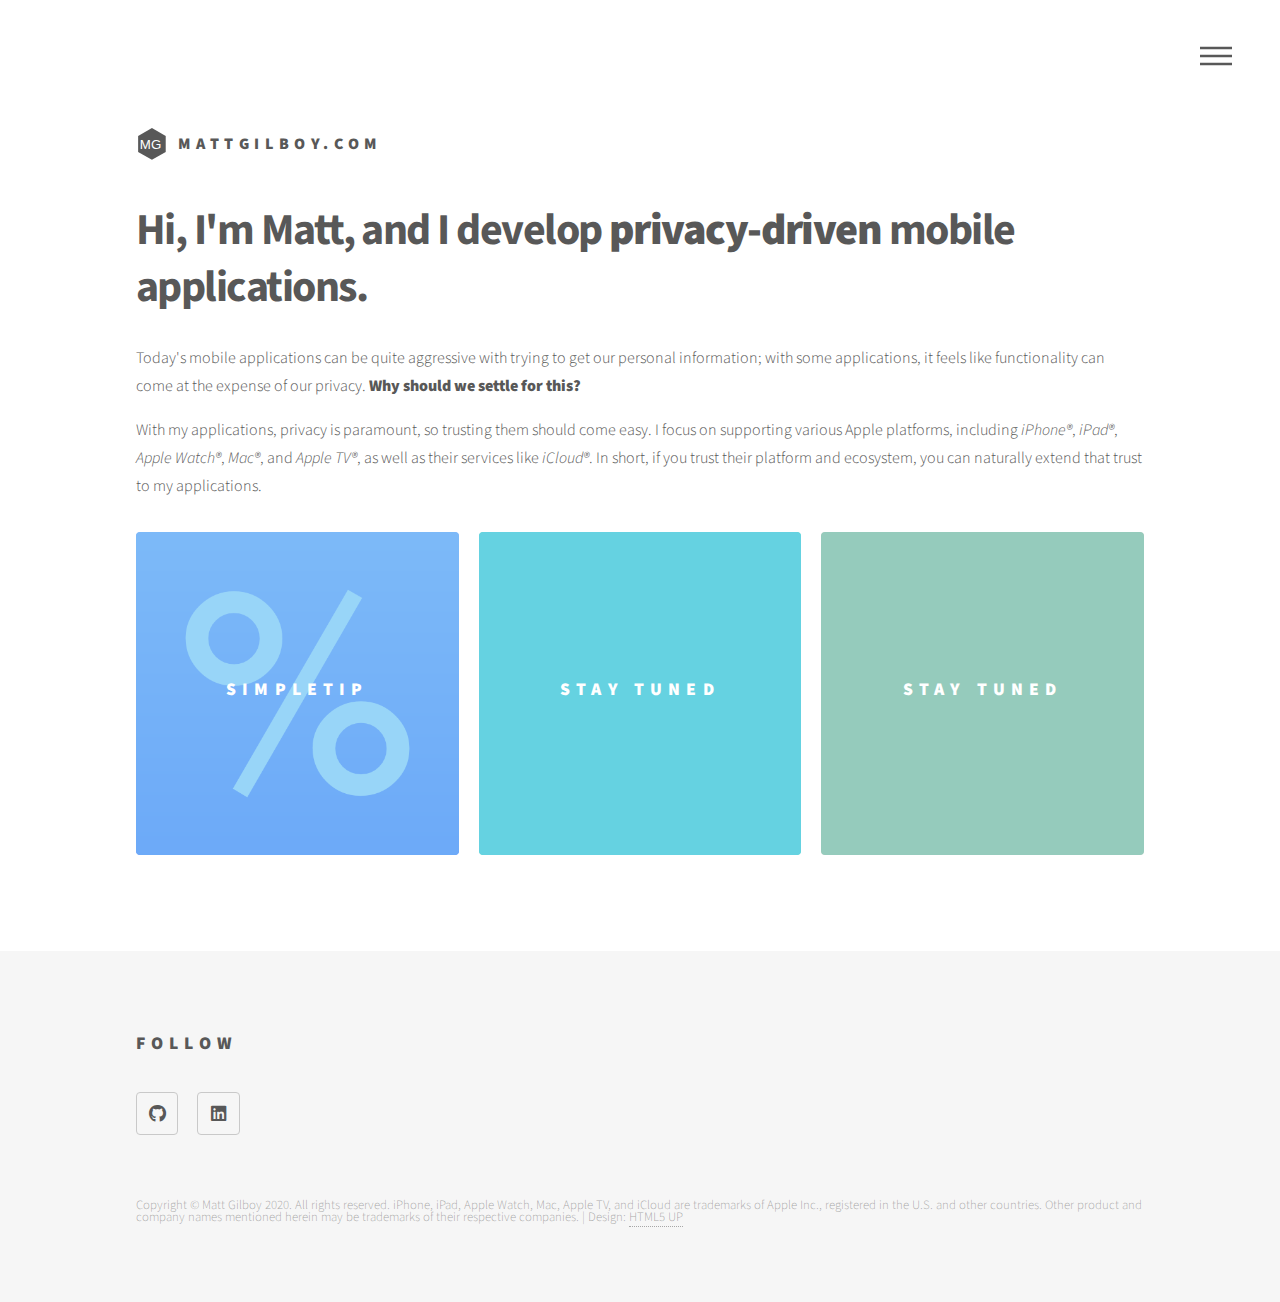
==== commit ef1081de: "Fixing a broken link and some formatting changes, along with some more information on copyrights" ====
--- a/index.html
+++ b/index.html
@@ -40,7 +40,7 @@
 						<h2>Menu</h2>
 						<ul>
 							<li><a href="index.html">Home</a></li>
-							<li><a href="SimpleTip">SimpleTip</a></li>
+							<li><a href="simpletip">SimpleTip</a></li>
 						</ul>
 					</nav>
 
@@ -123,7 +123,7 @@
 							</section>
 
 							<ul class="copyright">
-								<li>Copyright &copy; Matt Gilboy 2020. All rights reserved. iPhone, iPad, Apple Watch, Mac, Apple TV, and iCloud are trademarks of Apple Inc., registered in the U.S. and other countries. | Design: <a href="http://html5up.net">HTML5 UP</a></li>
+								<li>Copyright &copy; Matt Gilboy 2020. All rights reserved. iPhone, iPad, Apple Watch, Mac, Apple TV, and iCloud are trademarks of Apple Inc., registered in the U.S. and other countries. Other product and company names mentioned herein may be trademarks of their respective companies. | Design: <a href="http://html5up.net">HTML5 UP</a></li>
 							</ul>
 						</div>
 					</footer>
--- a/assets/css/main.css
+++ b/assets/css/main.css
@@ -1872,7 +1872,7 @@
             font-size: 2.2em;
             font-weight: 700;
             line-height: 1.3;
-            margin: 0 0 0 0;
+            margin: 0 0 0.5em 0;
             letter-spacing: -0.035em;
         }
 
@@ -2339,7 +2339,7 @@
 		}
 
 		.image.left, .image.right {
-			max-width: 15%;
+			max-width: 20%;
 		}
 
 			.image.left img, .image.right img {
@@ -2348,7 +2348,7 @@
 
 		.image.left {
 			float: left;
-			padding: 0 1.5em 1em 0;
+			padding: 0 2em 2em 0;
 			top: 0.25em;
 		}
 
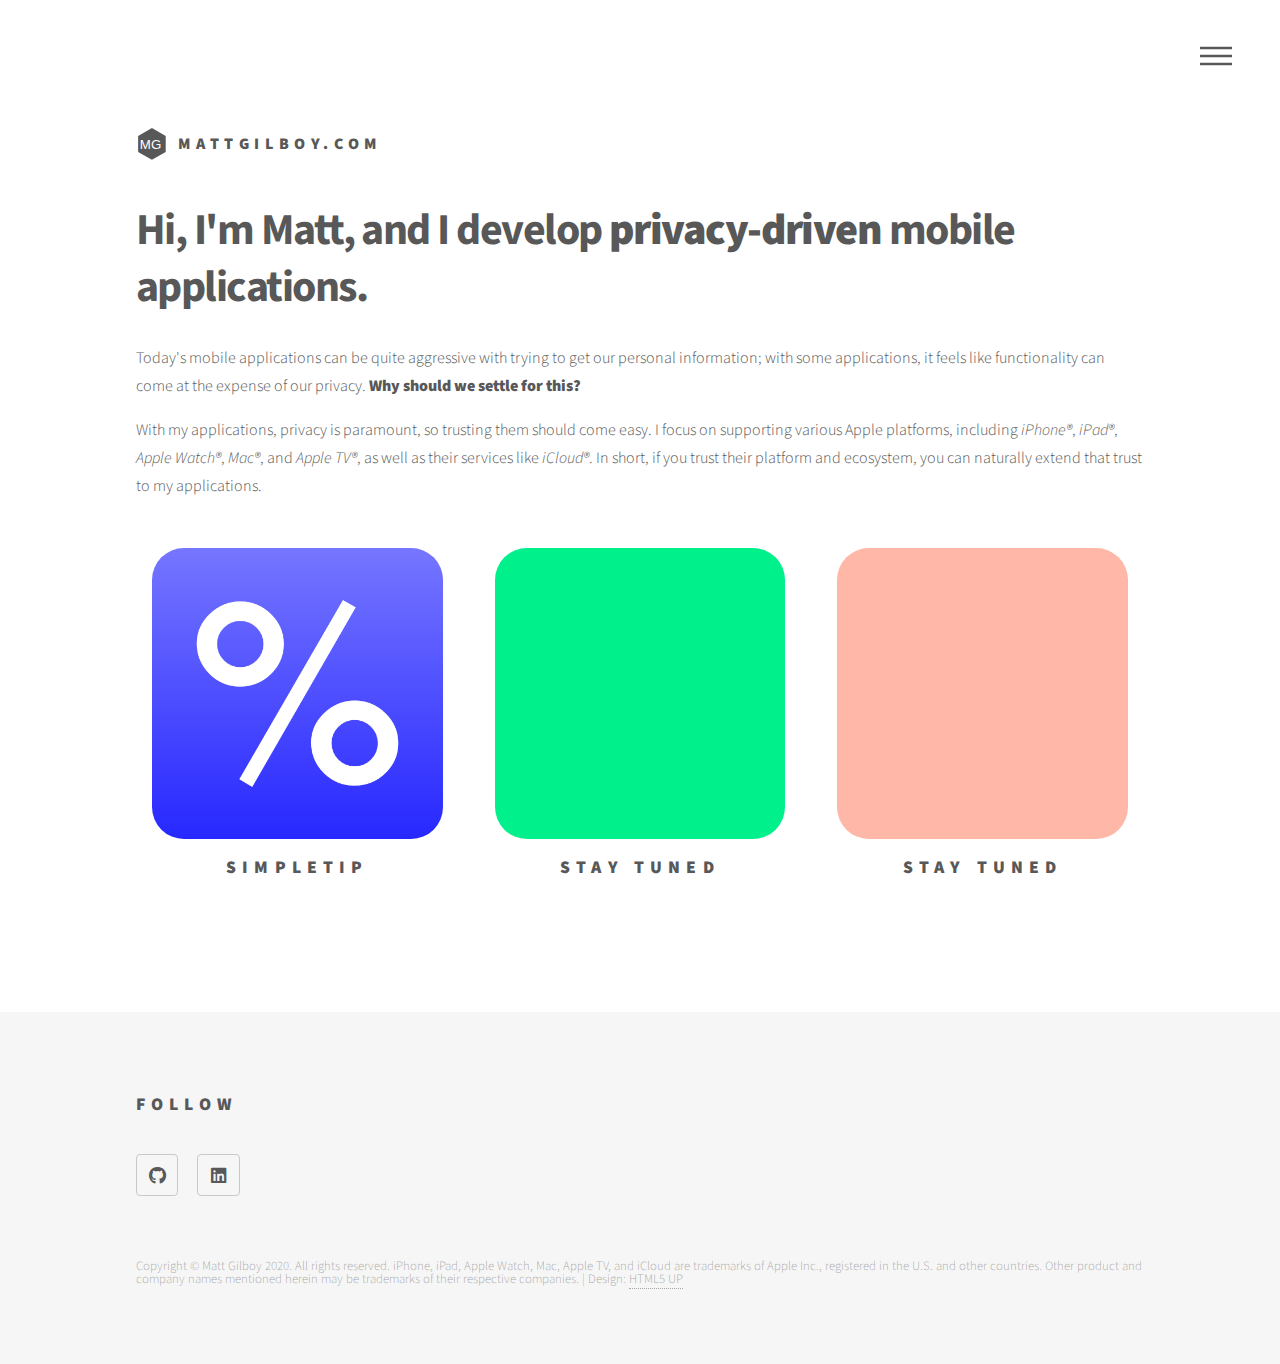
==== commit b8d29f4a: "Simplifying the app icon layout on the front page." ====
--- a/index.html
+++ b/index.html
@@ -21,7 +21,7 @@
 						<div class="inner">
 
 							<!-- Logo -->
-								<a href="../index.html" class="logo">
+								<a href="/" class="logo">
 									<span class="symbol"><img src="images/logo.svg" alt="" /></span><span class="title">mattgilboy.com</span>
 								</a>
 
@@ -39,7 +39,7 @@
 					<nav id="menu">
 						<h2>Menu</h2>
 						<ul>
-							<li><a href="index.html">Home</a></li>
+							<li><a href="/">Home</a></li>
 							<li><a href="simpletip">SimpleTip</a></li>
 						</ul>
 					</nav>
@@ -53,38 +53,32 @@
                                 <p>With my applications, privacy is paramount, so trusting them should come easy. I focus on supporting various Apple platforms, including <i>iPhone&reg;</i>, <i>iPad&reg;</i>, <i>Apple Watch&reg;</i>, <i>Mac&reg;</i>, and <i>Apple TV&reg;</i>, as well as their services like <i>iCloud&reg;</i>. In short, if you trust their platform and ecosystem, you can naturally extend that trust to my applications.</p>
 							</header>
 							<section class="tiles">
-								<article class="style2">
+								<article>
 									<span class="image">
 										<img src="images/simpletip/icon.png" alt="" />
 									</span>
-									<a href="simpletip">
-										<h2>SimpleTip</h2>
-										<div class="content">
-											<p>Applications in development!</p>
-										</div>
-									</a>
+									<a href="simpletip"></a>
+                                    <center class="content">
+                                        <h2>SimpleTip</h2>
+                                    </center>
 								</article>
-								<article class="style2">
+								<article>
 									<span class="image">
 										<img src="images/icon1.png" alt="" />
 									</span>
-									<a href="#">
-										<h2>Stay Tuned</h2>
-										<div class="content">
-											<p>Applications in development!</p>
-										</div>
-									</a>
+									<a href="#"></a>
+                                    <center class="content">
+                                        <h2>Stay Tuned</h2>
+                                    </center>
 								</article>
-								<article class="style3">
+								<article>
 									<span class="image">
 										<img src="images/icon2.png" alt="" />
 									</span>
-									<a href="#">
-										<h2>Stay Tuned</h2>
-										<div class="content">
-											<p>Applications in development!</p>
-										</div>
-									</a>
+									<a href="#"></a>
+                                    <center class="content">
+                                        <h2>Stay Tuned</h2>
+                                    </center>
 								</article>
 							</section>
 						</div>
--- a/assets/css/main.css
+++ b/assets/css/main.css
@@ -1865,11 +1865,11 @@
 			}
 
         .icon.platform {
-            width: 2.0em;
+            width: 1.7em;
             height: 2.0em;
             
             text-align: center;
-            font-size: 2.2em;
+            font-size: 2.0em;
             font-weight: 700;
             line-height: 1.3;
             margin: 0 0 0.5em 0;
@@ -2617,6 +2617,8 @@
 				.tiles article > .image img {
 					display: block;
 					width: 100%;
+                    padding: 1em;
+                    border-radius: 3em;
 				}
 
 				.tiles article > .image:before {
@@ -2752,14 +2754,14 @@
 				transform: scale(1.1);
 			}
 
-				body:not(.is-touch) .tiles article:hover > .image:before {
-					background-color: #333333;
-					opacity: 0.35;
-				}
-
-				body:not(.is-touch) .tiles article:hover > .image:after {
-					opacity: 0;
-				}
+/*				body:not(.is-touch) .tiles article:hover > .image:before {*/
+/*					background-color: #333333;*/
+/*					opacity: 0.35;*/
+/*				}*/
+/**/
+/*				body:not(.is-touch) .tiles article:hover > .image:after {*/
+/*					opacity: 0;*/
+/*				}*/
 
 			body:not(.is-touch) .tiles article:hover .content {
 				max-height: 15em;
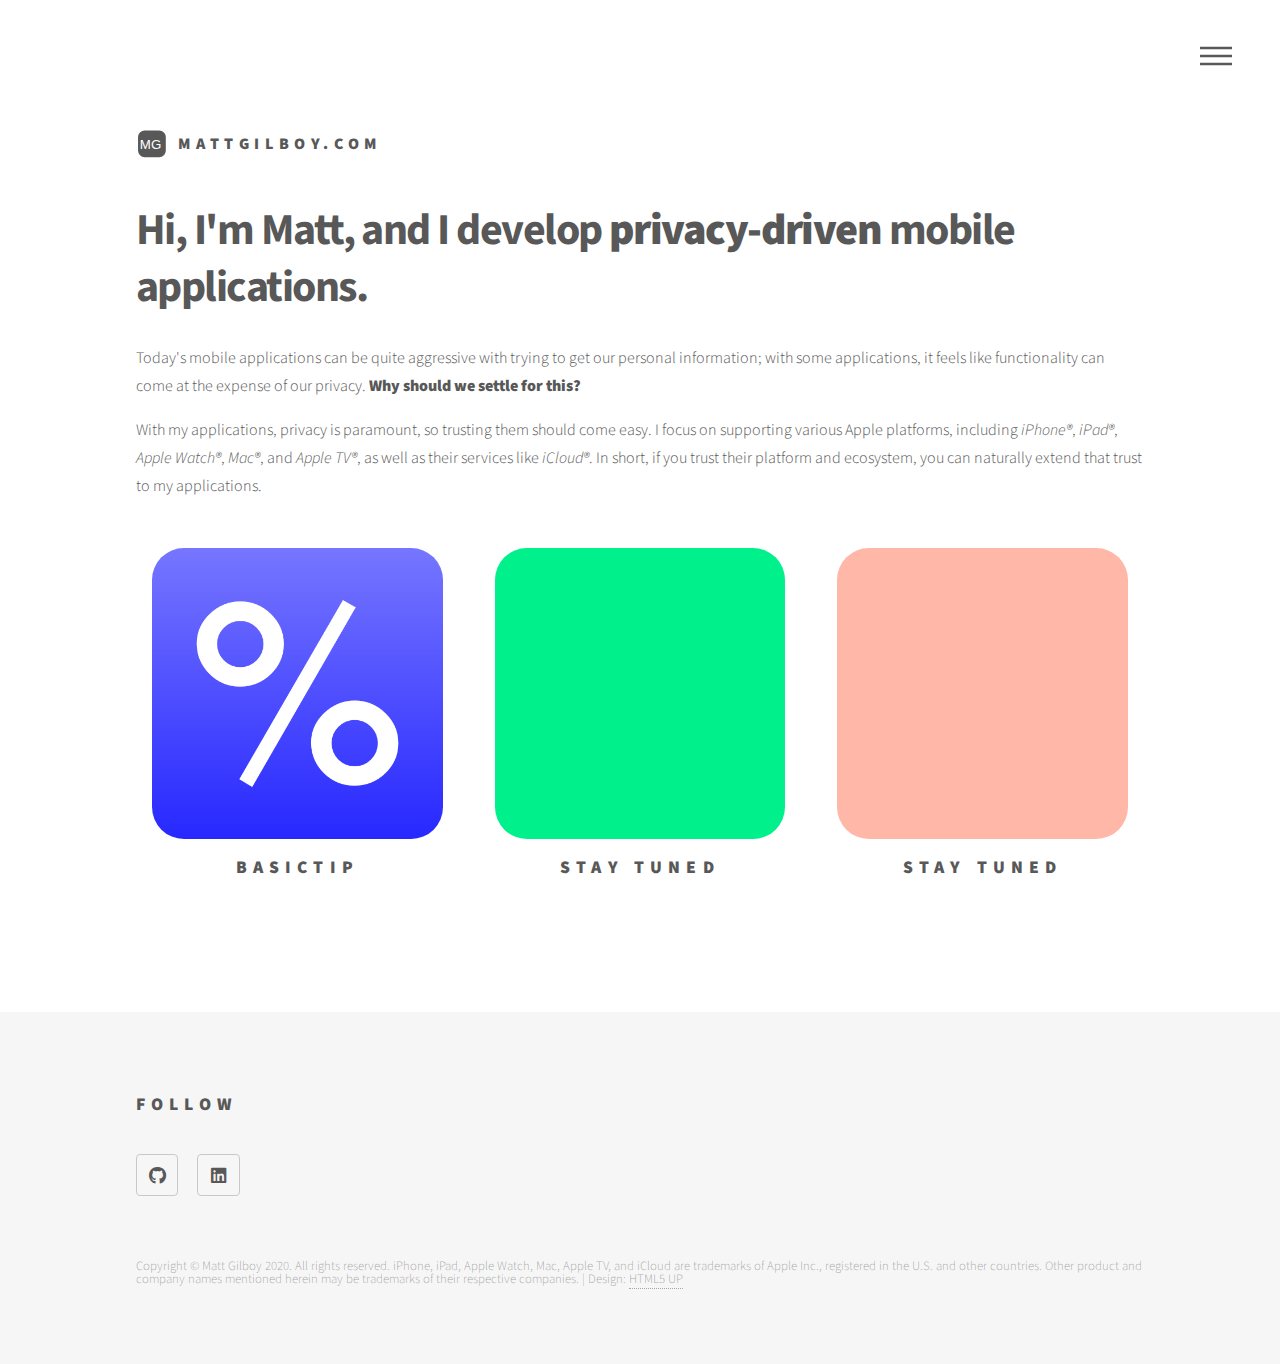
==== commit 4320fa59: "Name change: SimpleTip is now BasicTip due to a conflict on the App Store" ====
--- a/index.html
+++ b/index.html
@@ -40,7 +40,7 @@
 						<h2>Menu</h2>
 						<ul>
 							<li><a href="/">Home</a></li>
-							<li><a href="simpletip">SimpleTip</a></li>
+							<li><a href="basictip">BasicTip</a></li>
 						</ul>
 					</nav>
 
@@ -55,11 +55,11 @@
 							<section class="tiles">
 								<article>
 									<span class="image">
-										<img src="images/simpletip/icon.png" alt="" />
+										<img src="images/basictip/icon.png" alt="" />
 									</span>
-									<a href="simpletip"></a>
+									<a href="basictip"></a>
                                     <center class="content">
-                                        <h2>SimpleTip</h2>
+                                        <h2>BasicTip</h2>
                                     </center>
 								</article>
 								<article>
--- a/assets/css/main.css
+++ b/assets/css/main.css
@@ -1877,7 +1877,7 @@
         }
 
             .icon.platform.unsupported {
-                color: rgba(0, 0, 0, 0.2)
+                color: rgba(0, 0, 0, 0.15)
             }
 
 /* List */
@@ -2338,17 +2338,25 @@
 			display: block;
 		}
 
+        .image img icon {
+            border-radius: 3em;
+        }
+
 		.image.left, .image.right {
-			max-width: 20%;
+			max-width: 15%;
 		}
 
 			.image.left img, .image.right img {
 				width: 100%;
 			}
 
+                .image.left.appicon img, .image.right.appicon {
+                    border-radius: 0.7em;
+                }
+
 		.image.left {
 			float: left;
-			padding: 0 2em 2em 0;
+			padding: 0 1em 1em 0;
 			top: 0.25em;
 		}
 
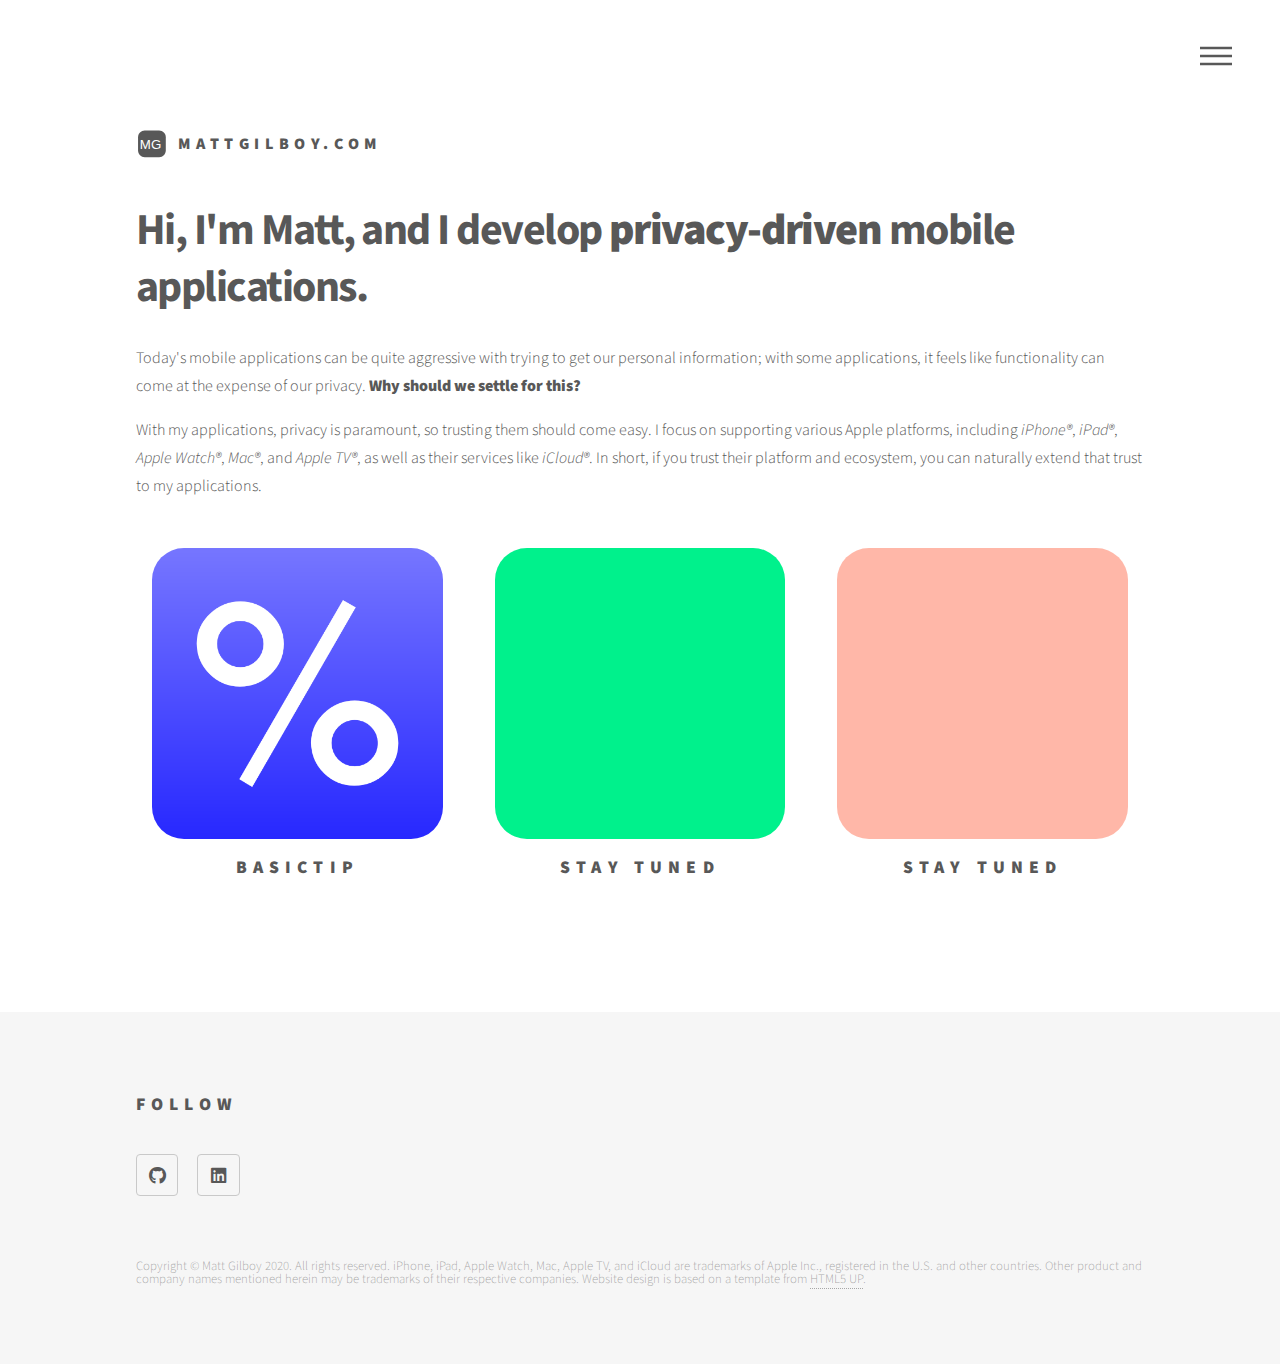
==== commit 50ac0dbe: "Adding BasicTip's privacy policy." ====
--- a/index.html
+++ b/index.html
@@ -117,7 +117,7 @@
 							</section>
 
 							<ul class="copyright">
-								<li>Copyright &copy; Matt Gilboy 2020. All rights reserved. iPhone, iPad, Apple Watch, Mac, Apple TV, and iCloud are trademarks of Apple Inc., registered in the U.S. and other countries. Other product and company names mentioned herein may be trademarks of their respective companies. | Design: <a href="http://html5up.net">HTML5 UP</a></li>
+								<li>Copyright &copy; Matt Gilboy 2020. All rights reserved. iPhone, iPad, Apple Watch, Mac, Apple TV, and iCloud are trademarks of Apple Inc., registered in the U.S. and other countries. Other product and company names mentioned herein may be trademarks of their respective companies. Website design is based on a template from <a href="http://html5up.net">HTML5 UP</a>.</li>
 							</ul>
 						</div>
 					</footer>
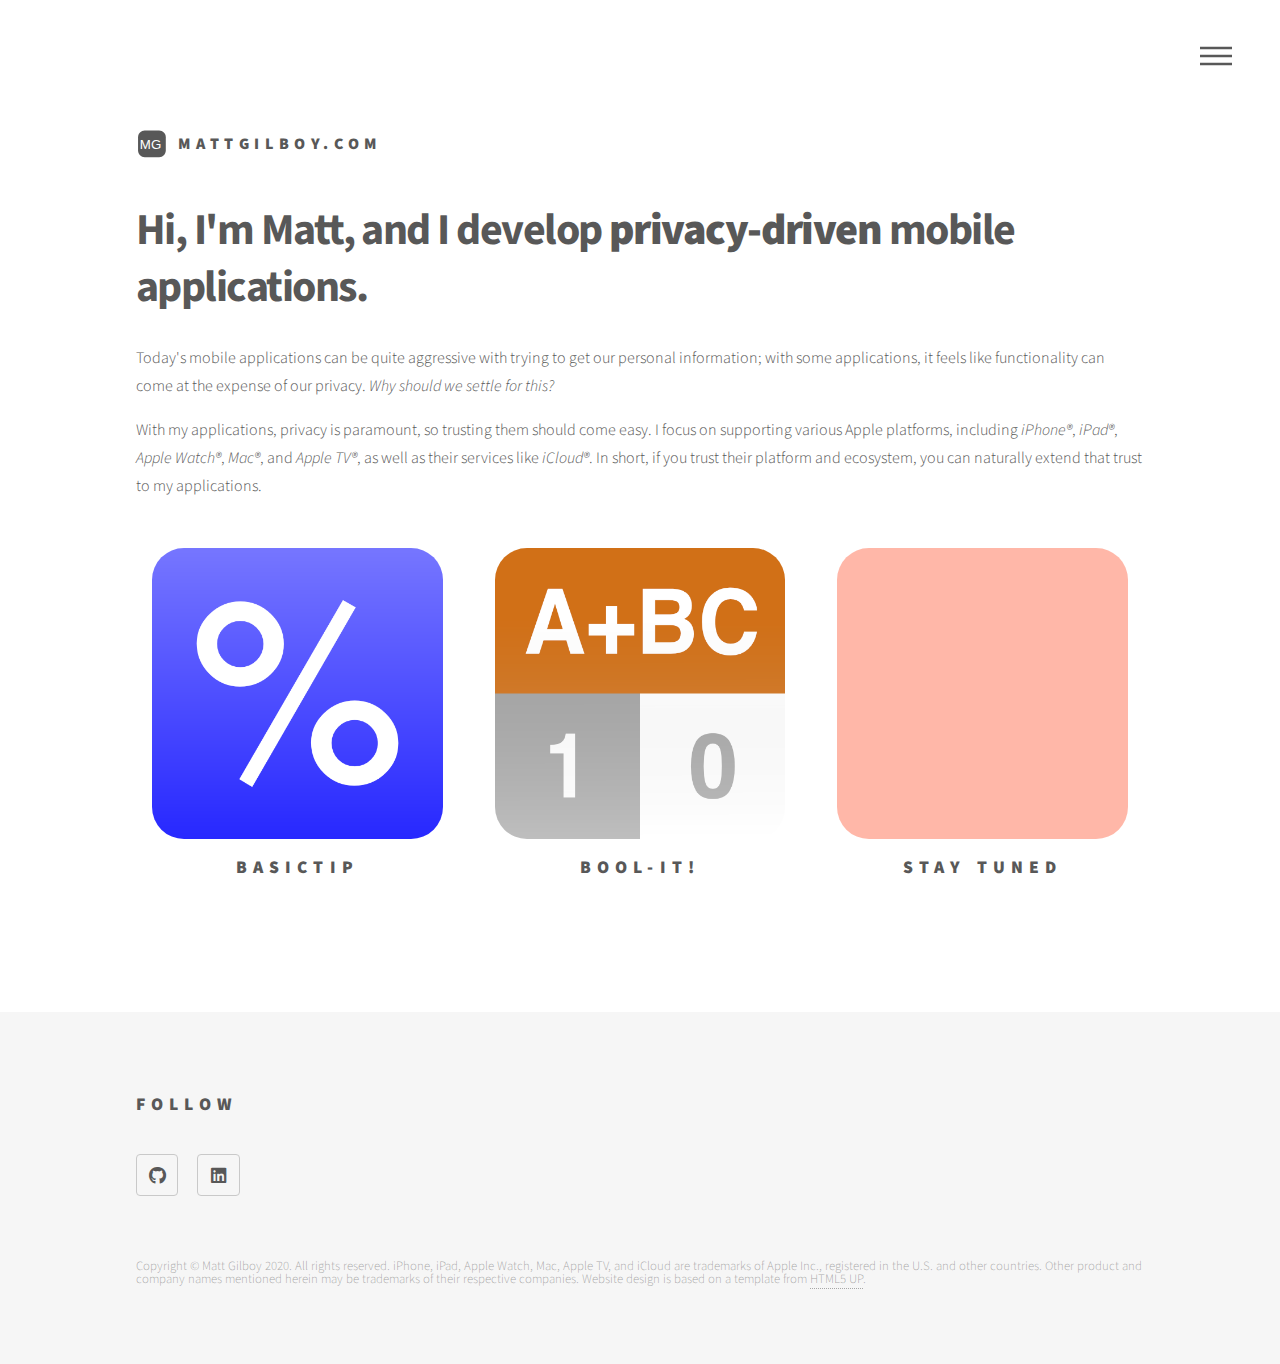
==== commit c1b4ce21: "Creating pages for Bool-it!" ====
--- a/index.html
+++ b/index.html
@@ -41,6 +41,7 @@
 						<ul>
 							<li><a href="/">Home</a></li>
 							<li><a href="basictip">BasicTip</a></li>
+                            <li><a href="boolit">Bool-it!</a></li>
 						</ul>
 					</nav>
 
@@ -49,7 +50,7 @@
 						<div class="inner">
 							<header>
                                 <h1>Hi, I'm Matt, and I develop <b>privacy-driven</b> mobile applications.</h1>
-                                <p>Today's mobile applications can be quite aggressive with trying to get our personal information; with some applications, it feels like functionality can come at the expense of our privacy. <b>Why should we settle for this?</b></p>
+                                <p>Today's mobile applications can be quite aggressive with trying to get our personal information; with some applications, it feels like functionality can come at the expense of our privacy. <i>Why should we settle for this?</i></p>
                                 <p>With my applications, privacy is paramount, so trusting them should come easy. I focus on supporting various Apple platforms, including <i>iPhone&reg;</i>, <i>iPad&reg;</i>, <i>Apple Watch&reg;</i>, <i>Mac&reg;</i>, and <i>Apple TV&reg;</i>, as well as their services like <i>iCloud&reg;</i>. In short, if you trust their platform and ecosystem, you can naturally extend that trust to my applications.</p>
 							</header>
 							<section class="tiles">
@@ -64,11 +65,11 @@
 								</article>
 								<article>
 									<span class="image">
-										<img src="images/icon1.png" alt="" />
+										<img src="images/boolit/icon.png" alt="" />
 									</span>
-									<a href="#"></a>
+									<a href="boolit"></a>
                                     <center class="content">
-                                        <h2>Stay Tuned</h2>
+                                        <h2>Bool-it!</h2>
                                     </center>
 								</article>
 								<article>
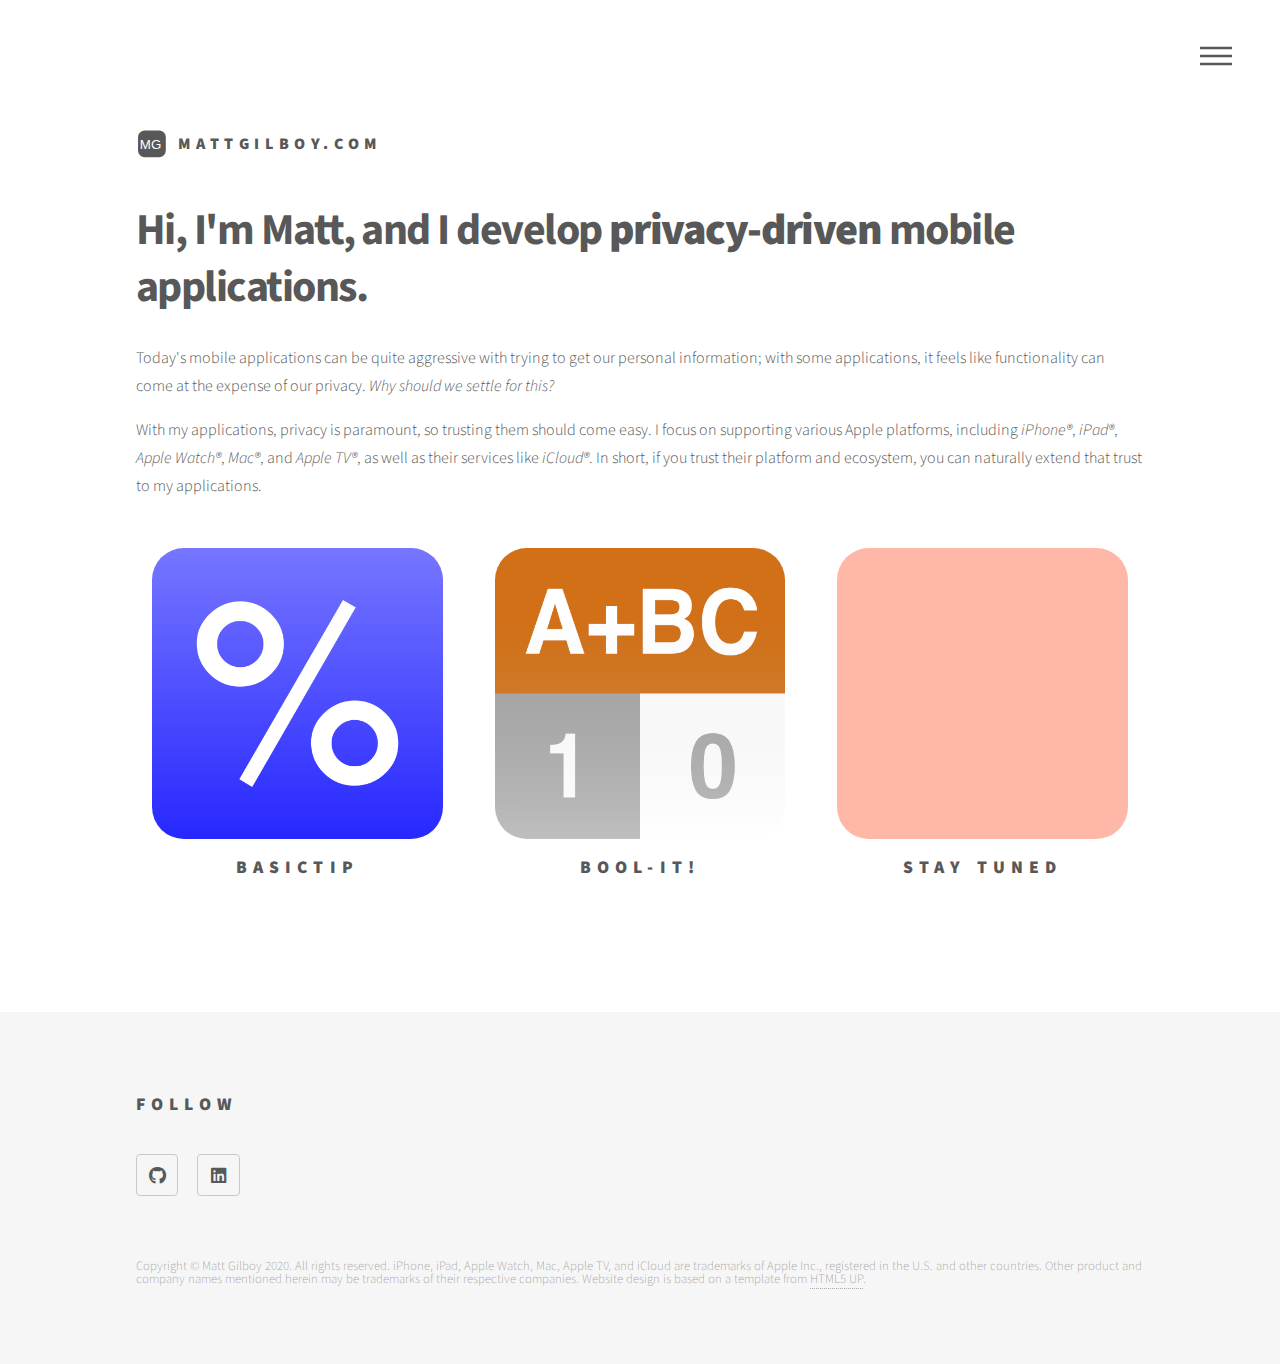
==== commit db7f5a75: "Adding BasicTip icon with pre-rounded borders" ====
--- a/index.html
+++ b/index.html
@@ -56,7 +56,7 @@
 							<section class="tiles">
 								<article>
 									<span class="image">
-										<img src="images/basictip/icon.png" alt="" />
+										<img src="images/basictip/icon_1024x1024.png" alt="" />
 									</span>
 									<a href="basictip"></a>
                                     <center class="content">
--- a/assets/css/main.css
+++ b/assets/css/main.css
@@ -2351,7 +2351,8 @@
 			}
 
                 .image.left.appicon img, .image.right.appicon {
-                    border-radius: 0.7em;
+/*                    border-radius: 0.7em;*/
+/*                      border-radius: 10px;*/
                 }
 
 		.image.left {
